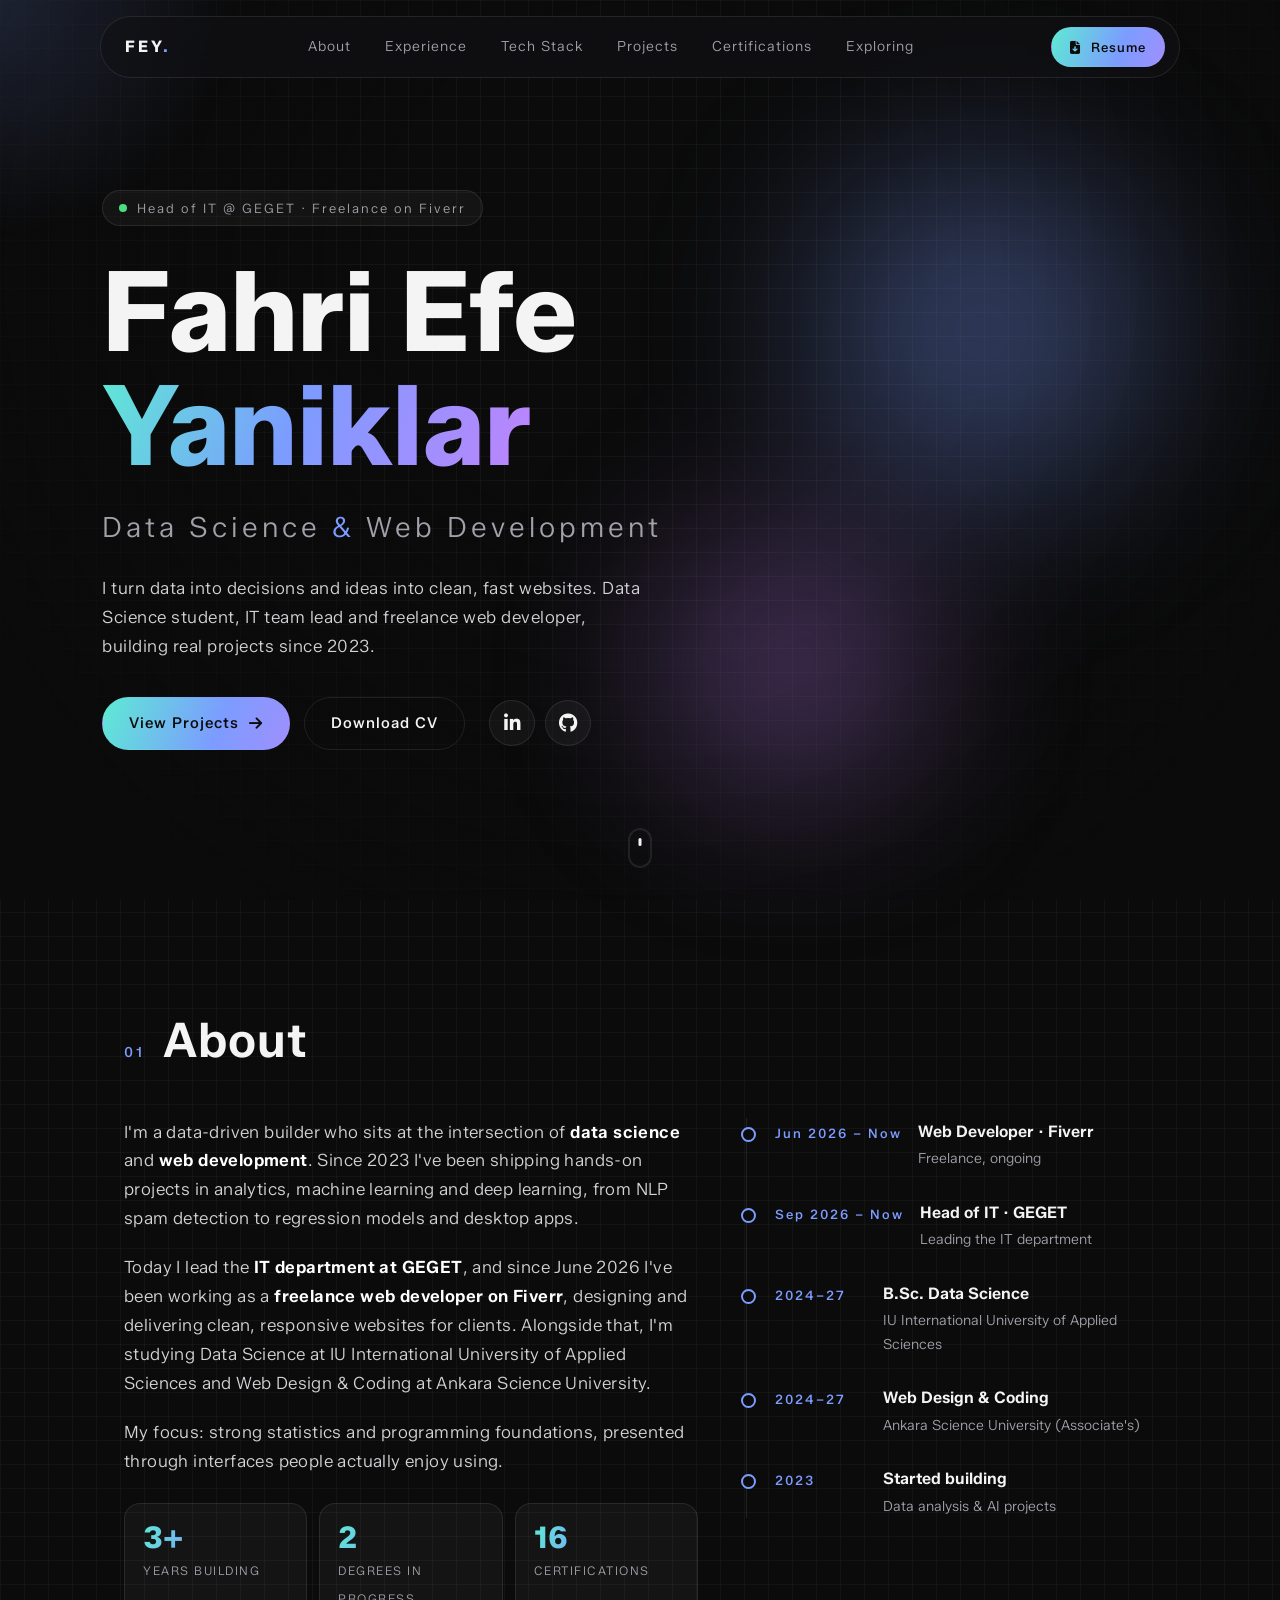
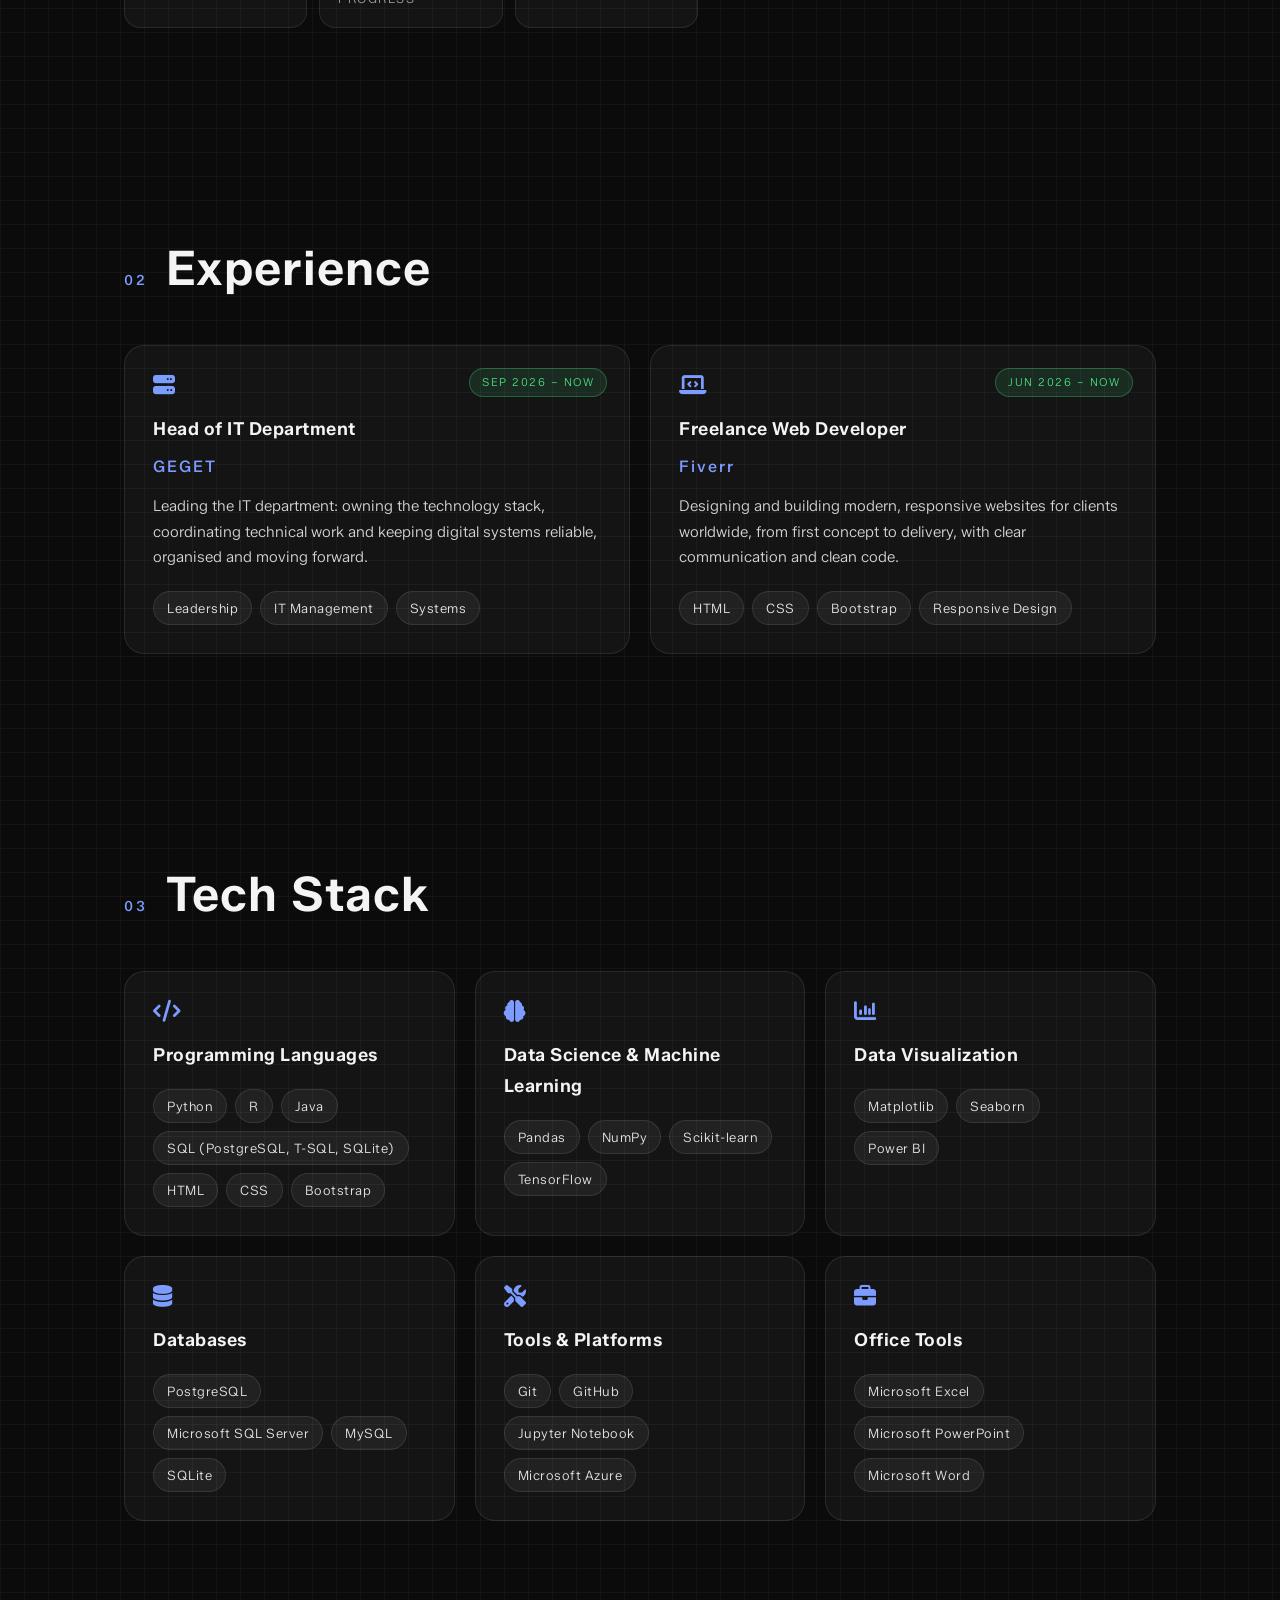
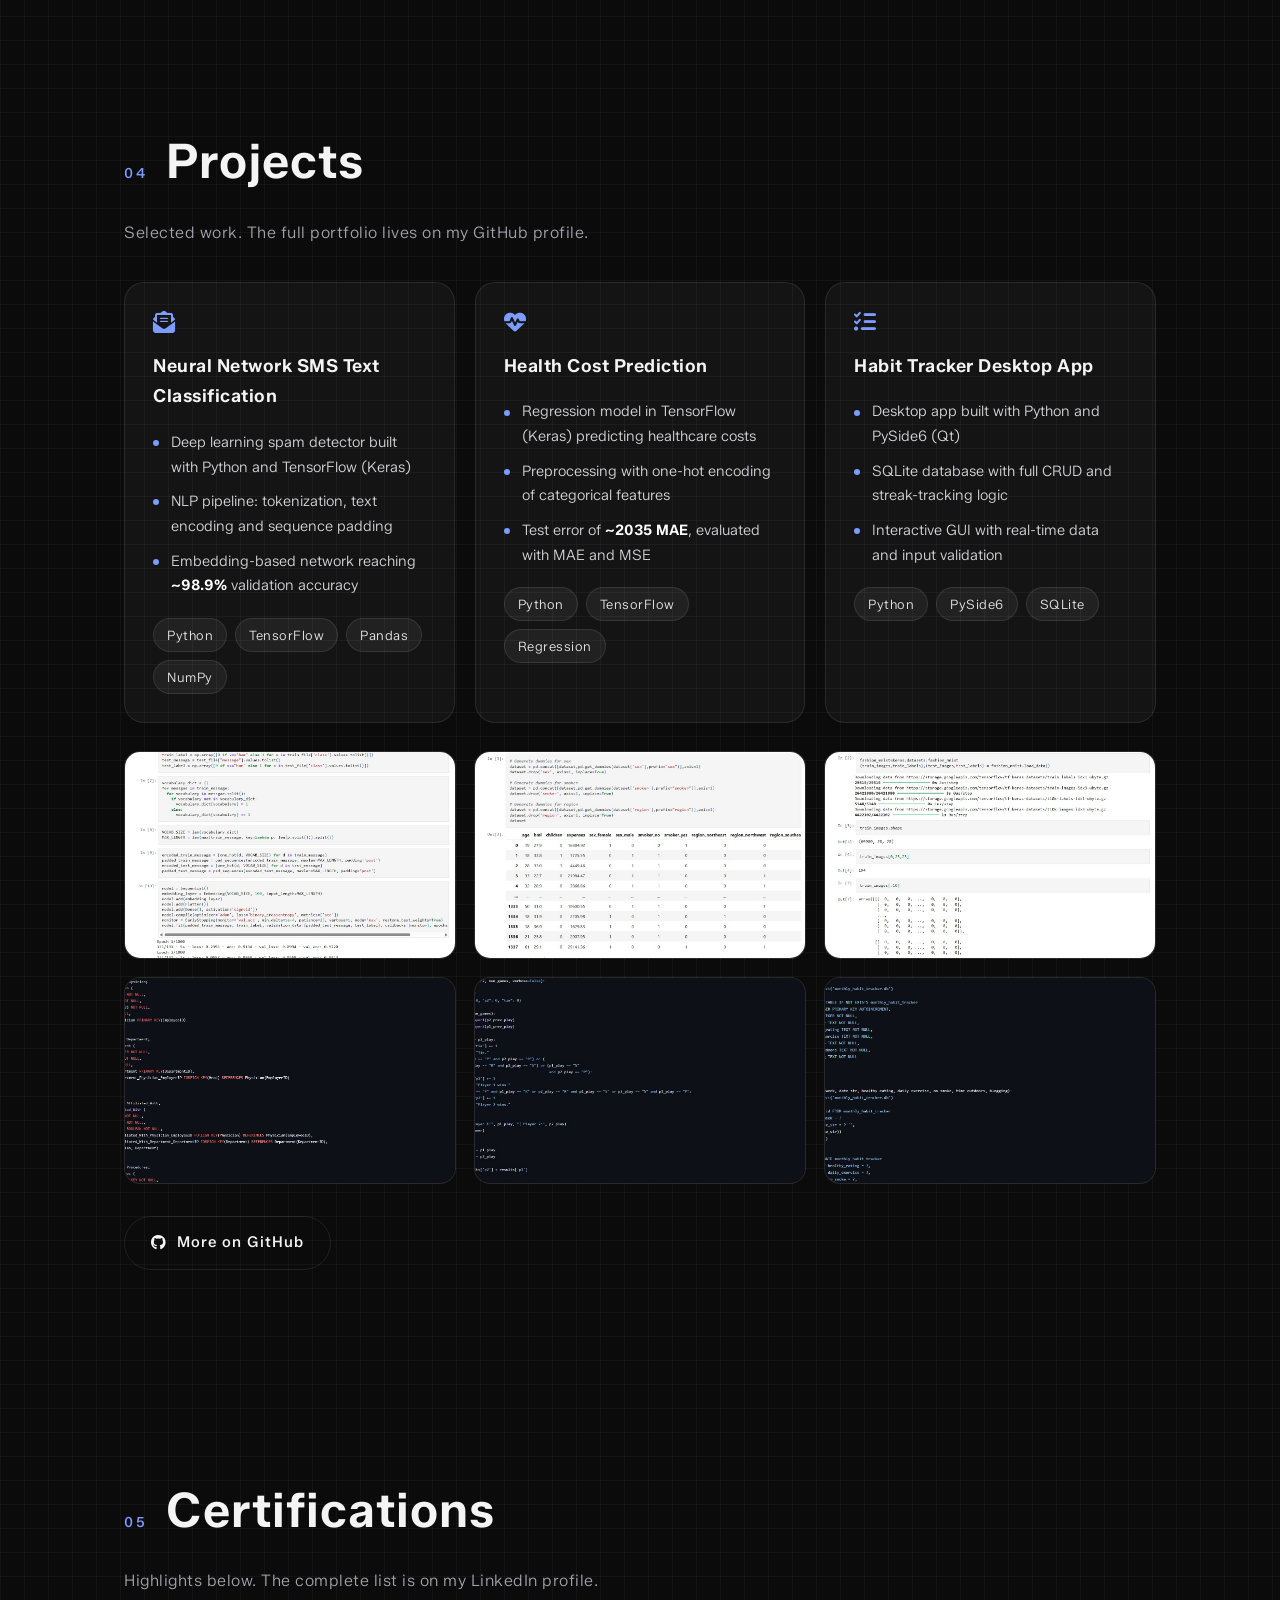
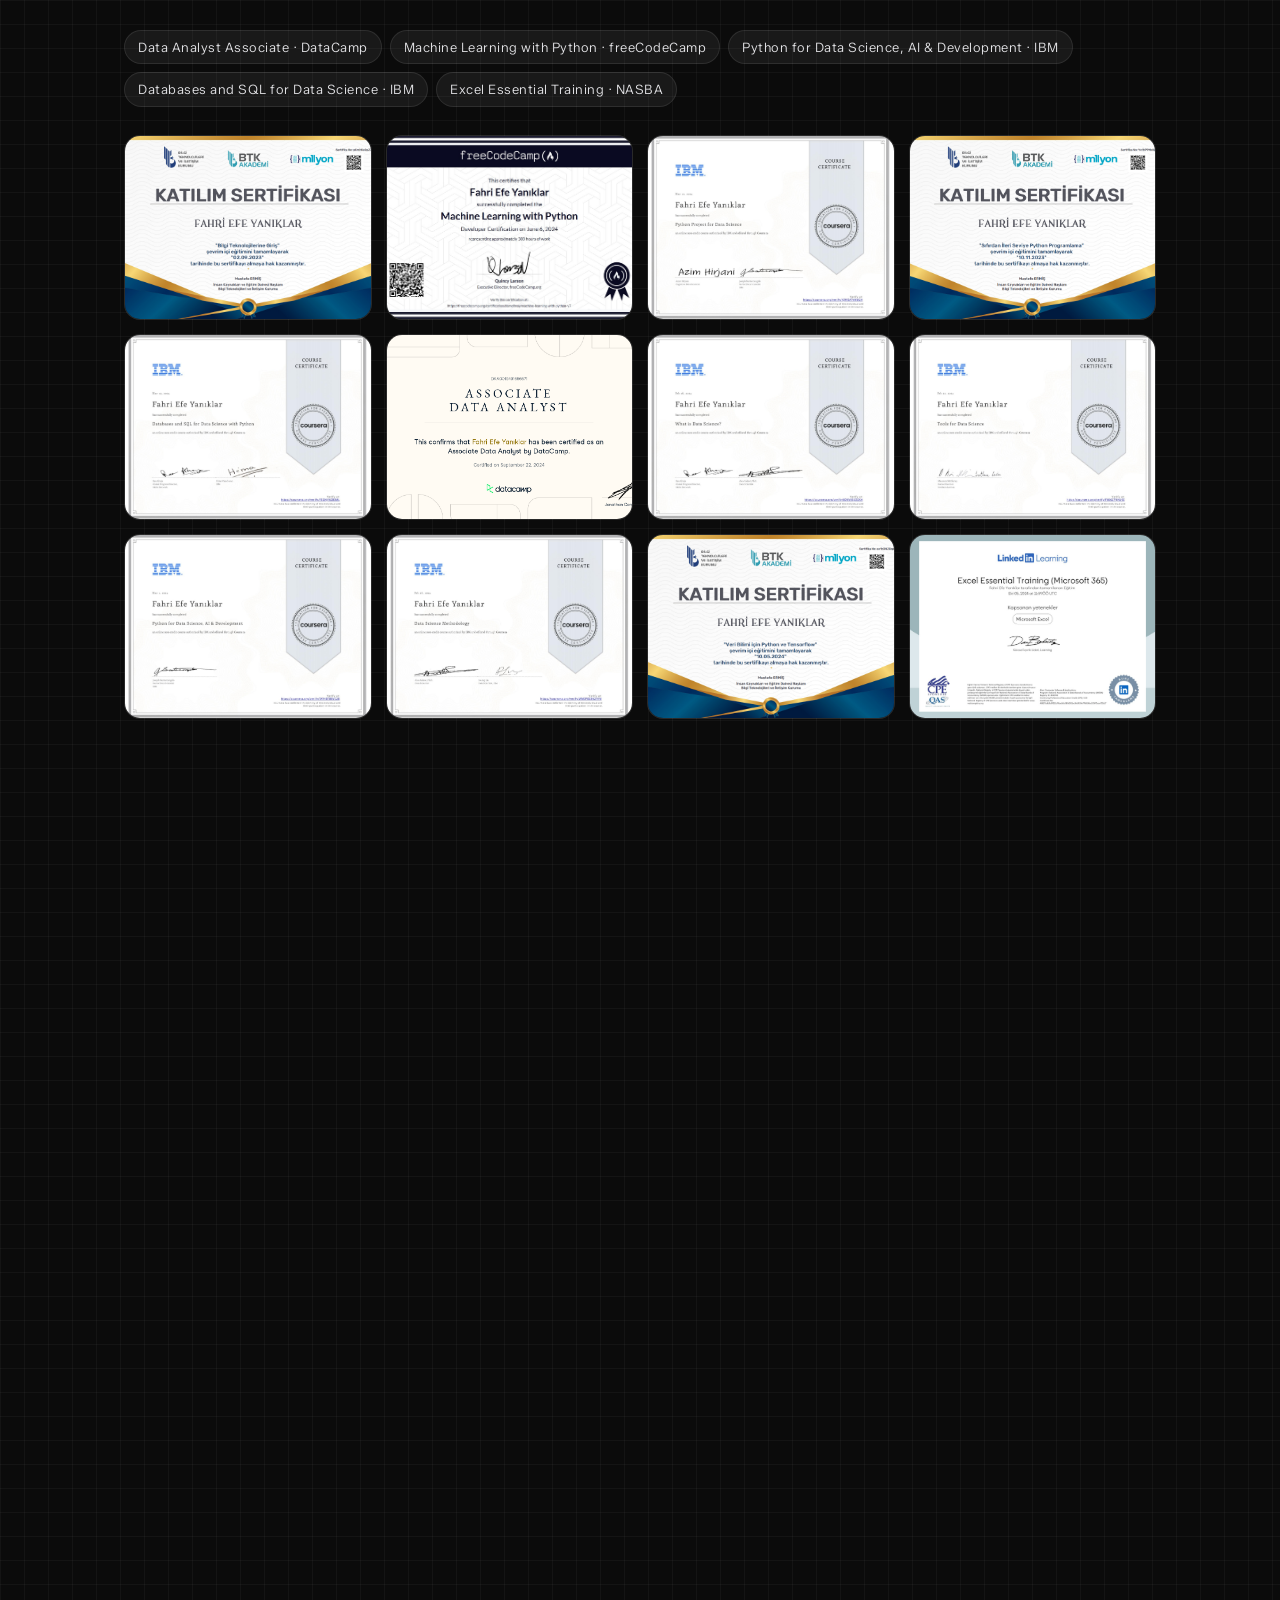
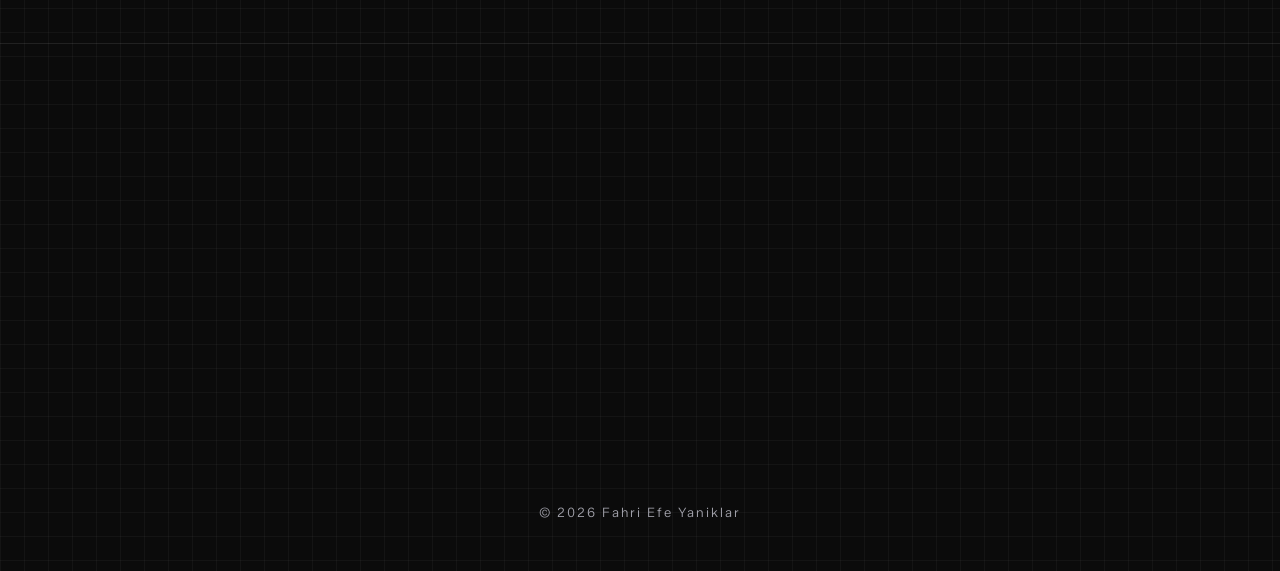
==== index.html @ d46ab084 "Add CV website" ====
<!DOCTYPE html>
<html lang="en">
<head>
    <meta charset="UTF-8">
    <meta name="viewport" content="width=device-width, initial-scale=1.0">
    <title>Fahri Efe Yaniklar — Data Science &amp; Web Developer</title>
    <meta name="description" content="Portfolio of Fahri Efe Yaniklar: Head of IT at GEGET, freelance web developer and Data Science student.">
    <link rel="icon" type="image/svg+xml" href="favicon.svg">
    <link rel="preconnect" href="https://fonts.googleapis.com">
    <link rel="preconnect" href="https://fonts.gstatic.com" crossorigin>
    <link href="https://fonts.googleapis.com/css2?family=Zalando+Sans:ital,wght@0,200..900;1,200..900&display=swap" rel="stylesheet">
    <link rel="stylesheet" href="https://cdnjs.cloudflare.com/ajax/libs/font-awesome/6.5.1/css/all.min.css" integrity="sha512-DTOQO9RWCH3ppGqcWaEA1BIZOC6xxalwEsw9c2QQeAIftl+Vegovlnee1c9QX4TctnWMn13TZye+giMm8e2LwA==" crossorigin="anonymous" referrerpolicy="no-referrer">
    <link rel="stylesheet" href="style.css">
</head>
<body>
    <div class="glow" aria-hidden="true"></div>
    <div class="progress" aria-hidden="true"></div>

    <header class="nav">
        <a href="#home" class="logo">FEY<span>.</span></a>
        <nav class="links">
            <a href="#about">About</a>
            <a href="#experience">Experience</a>
            <a href="#stack">Tech Stack</a>
            <a href="#projects">Projects</a>
            <a href="#certs">Certifications</a>
            <a href="#exploring">Exploring</a>
        </nav>
        <a class="btn btn-sm" href="assets/Fahri_Efe_Yaniklar_CV.pdf" target="_blank"><i class="fa-solid fa-file-arrow-down"></i> Resume</a>
    </header>

    <main>
        <section id="home" class="hero">
            <div class="orb orb-a" aria-hidden="true"></div>
            <div class="orb orb-b" aria-hidden="true"></div>
            <p class="eyebrow reveal"><span class="dot"></span> Head of IT @ GEGET · Freelance on Fiverr</p>
            <h1 class="reveal">Fahri Efe<br><span class="grad">Yaniklar</span></h1>
            <h2 class="reveal">Data Science <i>&amp;</i> Web Development</h2>
            <p class="lead reveal">I turn data into decisions and ideas into clean, fast websites. Data Science student, IT team lead and freelance web developer, building real projects since 2023.</p>
            <div class="cta reveal">
                <a class="btn" href="#projects">View Projects <i class="fa-solid fa-arrow-right"></i></a>
                <a class="btn btn-ghost" href="assets/Fahri_Efe_Yaniklar_CV.pdf" target="_blank">Download CV</a>
                <div class="social">
                    <a href="https://www.linkedin.com/in/fahri-efe-yaniklar-354ab6289/" target="_blank" rel="noopener" aria-label="LinkedIn"><i class="fa-brands fa-linkedin-in"></i></a>
                    <a href="https://github.com/fahriefe" target="_blank" rel="noopener" aria-label="GitHub"><i class="fa-brands fa-github"></i></a>
                </div>
            </div>
            <a href="#about" class="scroll" aria-label="Scroll down"><span></span></a>
        </section>

        <section id="about" class="section">
            <div class="sec-head reveal"><span class="num">01</span><h2>About</h2></div>
            <div class="about-grid">
                <div class="about-text reveal">
                    <p>I'm a data-driven builder who sits at the intersection of <strong>data science</strong> and <strong>web development</strong>. Since 2023 I've been shipping hands-on projects in analytics, machine learning and deep learning, from NLP spam detection to regression models and desktop apps.</p>
                    <p>Today I lead the <strong>IT department at GEGET</strong>, and since June 2026 I've been working as a <strong>freelance web developer on Fiverr</strong>, designing and delivering clean, responsive websites for clients. Alongside that, I'm studying Data Science at IU International University of Applied Sciences and Web Design &amp; Coding at Ankara Science University.</p>
                    <p>My focus: strong statistics and programming foundations, presented through interfaces people actually enjoy using.</p>
                    <div class="stats">
                        <div><b>3+</b><span>Years building</span></div>
                        <div><b>2</b><span>Degrees in progress</span></div>
                        <div><b>16</b><span>Certifications</span></div>
                    </div>
                </div>
                <div class="timeline reveal">
                    <div class="tl-item">
                        <span class="tl-year">Jun 2026 – Now</span>
                        <div><h4>Web Developer · Fiverr</h4><p>Freelance, ongoing</p></div>
                    </div>
                    <div class="tl-item">
                        <span class="tl-year">Sep 2026 – Now</span>
                        <div><h4>Head of IT · GEGET</h4><p>Leading the IT department</p></div>
                    </div>
                    <div class="tl-item">
                        <span class="tl-year">2024–27</span>
                        <div><h4>B.Sc. Data Science</h4><p>IU International University of Applied Sciences</p></div>
                    </div>
                    <div class="tl-item">
                        <span class="tl-year">2024–27</span>
                        <div><h4>Web Design &amp; Coding</h4><p>Ankara Science University (Associate's)</p></div>
                    </div>
                    <div class="tl-item">
                        <span class="tl-year">2023</span>
                        <div><h4>Started building</h4><p>Data analysis &amp; AI projects</p></div>
                    </div>
                </div>
            </div>
        </section>

        <section id="experience" class="section">
            <div class="sec-head reveal"><span class="num">02</span><h2>Experience</h2></div>
            <div class="cards two">
                <article class="card job reveal">
                    <span class="badge">Sep 2026 – Now</span>
                    <i class="fa-solid fa-server"></i>
                    <h3>Head of IT Department</h3>
                    <p class="org">GEGET</p>
                    <p>Leading the IT department: owning the technology stack, coordinating technical work and keeping digital systems reliable, organised and moving forward.</p>
                    <ul class="chips"><li>Leadership</li><li>IT Management</li><li>Systems</li></ul>
                </article>
                <article class="card job reveal">
                    <span class="badge">Jun 2026 – Now</span>
                    <i class="fa-solid fa-laptop-code"></i>
                    <h3>Freelance Web Developer</h3>
                    <p class="org">Fiverr</p>
                    <p>Designing and building modern, responsive websites for clients worldwide, from first concept to delivery, with clear communication and clean code.</p>
                    <ul class="chips"><li>HTML</li><li>CSS</li><li>Bootstrap</li><li>Responsive Design</li></ul>
                </article>
            </div>
        </section>

        <section id="stack" class="section">
            <div class="sec-head reveal"><span class="num">03</span><h2>Tech Stack</h2></div>
            <div class="cards">
                <article class="card reveal">
                    <i class="fa-solid fa-code"></i>
                    <h3>Programming Languages</h3>
                    <ul class="chips"><li>Python</li><li>R</li><li>Java</li><li>SQL (PostgreSQL, T-SQL, SQLite)</li><li>HTML</li><li>CSS</li><li>Bootstrap</li></ul>
                </article>
                <article class="card reveal">
                    <i class="fa-solid fa-brain"></i>
                    <h3>Data Science &amp; Machine Learning</h3>
                    <ul class="chips"><li>Pandas</li><li>NumPy</li><li>Scikit-learn</li><li>TensorFlow</li></ul>
                </article>
                <article class="card reveal">
                    <i class="fa-solid fa-chart-column"></i>
                    <h3>Data Visualization</h3>
                    <ul class="chips"><li>Matplotlib</li><li>Seaborn</li><li>Power BI</li></ul>
                </article>
                <article class="card reveal">
                    <i class="fa-solid fa-database"></i>
                    <h3>Databases</h3>
                    <ul class="chips"><li>PostgreSQL</li><li>Microsoft SQL Server</li><li>MySQL</li><li>SQLite</li></ul>
                </article>
                <article class="card reveal">
                    <i class="fa-solid fa-screwdriver-wrench"></i>
                    <h3>Tools &amp; Platforms</h3>
                    <ul class="chips"><li>Git</li><li>GitHub</li><li>Jupyter Notebook</li><li>Microsoft Azure</li></ul>
                </article>
                <article class="card reveal">
                    <i class="fa-solid fa-briefcase"></i>
                    <h3>Office Tools</h3>
                    <ul class="chips"><li>Microsoft Excel</li><li>Microsoft PowerPoint</li><li>Microsoft Word</li></ul>
                </article>
            </div>
        </section>

        <section id="projects" class="section">
            <div class="sec-head reveal"><span class="num">04</span><h2>Projects</h2></div>
            <p class="sec-sub reveal">Selected work. The full portfolio lives on my GitHub profile.</p>
            <div class="cards proj">
                <article class="card reveal">
                    <i class="fa-solid fa-envelope-open-text"></i>
                    <h3>Neural Network SMS Text Classification</h3>
                    <ul class="points">
                        <li>Deep learning spam detector built with Python and TensorFlow (Keras)</li>
                        <li>NLP pipeline: tokenization, text encoding and sequence padding</li>
                        <li>Embedding-based network reaching <b>~98.9%</b> validation accuracy</li>
                    </ul>
                    <ul class="chips"><li>Python</li><li>TensorFlow</li><li>Pandas</li><li>NumPy</li></ul>
                </article>
                <article class="card reveal">
                    <i class="fa-solid fa-heart-pulse"></i>
                    <h3>Health Cost Prediction</h3>
                    <ul class="points">
                        <li>Regression model in TensorFlow (Keras) predicting healthcare costs</li>
                        <li>Preprocessing with one-hot encoding of categorical features</li>
                        <li>Test error of <b>~2035 MAE</b>, evaluated with MAE and MSE</li>
                    </ul>
                    <ul class="chips"><li>Python</li><li>TensorFlow</li><li>Regression</li></ul>
                </article>
                <article class="card reveal">
                    <i class="fa-solid fa-list-check"></i>
                    <h3>Habit Tracker Desktop App</h3>
                    <ul class="points">
                        <li>Desktop app built with Python and PySide6 (Qt)</li>
                        <li>SQLite database with full CRUD and streak-tracking logic</li>
                        <li>Interactive GUI with real-time data and input validation</li>
                    </ul>
                    <ul class="chips"><li>Python</li><li>PySide6</li><li>SQLite</li></ul>
                </article>
            </div>
            <div class="gallery">
                <figure class="shot reveal"><img loading="lazy" src="assets/projects/proj01.jpg" alt="Project screenshot 1"></figure>
                <figure class="shot reveal"><img loading="lazy" src="assets/projects/proj02.jpg" alt="Project screenshot 2"></figure>
                <figure class="shot reveal"><img loading="lazy" src="assets/projects/proj03.jpg" alt="Project screenshot 3"></figure>
                <figure class="shot reveal"><img loading="lazy" src="assets/projects/proj04.jpg" alt="Project screenshot 4"></figure>
                <figure class="shot reveal"><img loading="lazy" src="assets/projects/proj05.jpg" alt="Project screenshot 5"></figure>
                <figure class="shot reveal"><img loading="lazy" src="assets/projects/proj06.jpg" alt="Project screenshot 6"></figure>
            </div>
            <a class="btn btn-ghost reveal" href="https://github.com/fahriefe" target="_blank" rel="noopener"><i class="fa-brands fa-github"></i> More on GitHub</a>
        </section>

        <section id="certs" class="section">
            <div class="sec-head reveal"><span class="num">05</span><h2>Certifications</h2></div>
            <p class="sec-sub reveal">Highlights below. The complete list is on my LinkedIn profile.</p>
            <ul class="chips cert-list reveal">
                <li>Data Analyst Associate · DataCamp</li>
                <li>Machine Learning with Python · freeCodeCamp</li>
                <li>Python for Data Science, AI &amp; Development · IBM</li>
                <li>Databases and SQL for Data Science · IBM</li>
                <li>Excel Essential Training · NASBA</li>
            </ul>
            <div class="gallery certs">
                <figure class="shot reveal"><img loading="lazy" src="assets/certs/cert01.png" alt="Certificate 1"></figure>
                <figure class="shot reveal"><img loading="lazy" src="assets/certs/cert02.jpg" alt="Certificate 2"></figure>
                <figure class="shot reveal"><img loading="lazy" src="assets/certs/cert03.jpeg" alt="Certificate 3"></figure>
                <figure class="shot reveal"><img loading="lazy" src="assets/certs/cert04.png" alt="Certificate 4"></figure>
                <figure class="shot reveal"><img loading="lazy" src="assets/certs/cert05.jpeg" alt="Certificate 5"></figure>
                <figure class="shot reveal"><img loading="lazy" src="assets/certs/cert06.png" alt="Certificate 6"></figure>
                <figure class="shot reveal"><img loading="lazy" src="assets/certs/cert07.jpeg" alt="Certificate 7"></figure>
                <figure class="shot reveal"><img loading="lazy" src="assets/certs/cert08.jpeg" alt="Certificate 8"></figure>
                <figure class="shot reveal"><img loading="lazy" src="assets/certs/cert09.jpeg" alt="Certificate 9"></figure>
                <figure class="shot reveal"><img loading="lazy" src="assets/certs/cert10.jpeg" alt="Certificate 10"></figure>
                <figure class="shot reveal"><img loading="lazy" src="assets/certs/cert11.png" alt="Certificate 11"></figure>
                <figure class="shot reveal"><img loading="lazy" src="assets/certs/cert12.jpg" alt="Certificate 12"></figure>
                <figure class="shot reveal"><img loading="lazy" src="assets/certs/cert13.jpg" alt="Certificate 13"></figure>
                <figure class="shot reveal"><img loading="lazy" src="assets/certs/cert14.jpg" alt="Certificate 14"></figure>
                <figure class="shot reveal"><img loading="lazy" src="assets/certs/cert15.jpg" alt="Certificate 15"></figure>
                <figure class="shot reveal"><img loading="lazy" src="assets/certs/cert16.jpg" alt="Certificate 16"></figure>
            </div>
        </section>

        <section id="exploring" class="section">
            <div class="sec-head reveal"><span class="num">06</span><h2>Currently Exploring</h2></div>
            <div class="explore reveal">
                <div class="tags"><span>Java</span><span>IBM SPSS</span><span>PyTorch</span><span>Statistics</span></div>
                <p>I keep sharpening the fundamentals behind the tools: deepening my Java, picking up IBM SPSS and PyTorch, and strengthening statistics and analytical thinking. Every new skill gets tested on a real project, so what I learn turns into models, dashboards and websites that work.</p>
            </div>
        </section>
    </main>

    <footer class="footer">
        <h2 class="reveal">Let's build something <span class="grad">together.</span></h2>
        <p class="reveal footer-sub">Open to freelance projects, collaborations and internships.</p>
        <a class="btn reveal" id="mail" href="#" data-u="fahriefeyaniklarr" data-d="gmail.com"><i class="fa-solid fa-envelope"></i> <span>Email me</span></a>
        <div class="social big reveal" style="margin-top:32px">
            <a href="https://www.linkedin.com/in/fahri-efe-yaniklar-354ab6289/" target="_blank" rel="noopener" aria-label="LinkedIn"><i class="fa-brands fa-linkedin-in"></i></a>
            <a href="https://github.com/fahriefe" target="_blank" rel="noopener" aria-label="GitHub"><i class="fa-brands fa-github"></i></a>
            <a href="assets/Fahri_Efe_Yaniklar_CV.pdf" target="_blank" aria-label="Resume"><i class="fa-solid fa-file-pdf"></i></a>
        </div>
        <p class="copy">© <span id="year"></span> Fahri Efe Yaniklar</p>
    </footer>

    <div class="lightbox" id="lightbox" aria-hidden="true"><img alt=""><button aria-label="Close">&times;</button></div>
    <script src="script.js"></script>
</body>
</html>
---- style.css ----
:root{
    --bg:#0b0b0b;
    --surface:rgba(255,255,255,.04);
    --border:rgba(255,255,255,.09);
    --text:#f4f4f5;
    --muted:#a1a1aa;
    --a1:#7c9cff;
    --a2:#c084fc;
    --a3:#5eead4;
    --grad:linear-gradient(110deg,var(--a3),var(--a1) 45%,var(--a2));
    --radius:20px;
}
*{box-sizing:border-box}
html{scroll-behavior:smooth;scroll-padding-top:90px}
body{
    margin:0;
    font-family:"Zalando Sans",system-ui,sans-serif;
    font-weight:300;
    color:var(--text);
    background-color:var(--bg);
    background-image:
        linear-gradient(90deg,rgba(255,255,255,.035) 1px,transparent 1px),
        linear-gradient(rgba(255,255,255,.035) 1px,transparent 1px);
    background-size:24px 24px;
    line-height:1.7;
    overflow-x:hidden;
}
body::before{ /* vignette so the grid fades out */
    content:"";position:fixed;inset:0;pointer-events:none;z-index:0;
    background:radial-gradient(ellipse at 50% 30%,transparent 30%,var(--bg) 85%);
}
a{color:inherit;text-decoration:none}
img{max-width:100%;display:block}
main,.footer,.nav{position:relative;z-index:1}

.glow{
    position:fixed;width:520px;height:520px;border-radius:50%;
    left:0;top:0;pointer-events:none;z-index:0;
    background:radial-gradient(circle,rgba(124,156,255,.16),transparent 65%);
    transform:translate(-50%,-50%);
    transition:opacity .3s;
}
.progress{position:fixed;top:0;left:0;height:2px;width:0;background:var(--grad);z-index:100}

/* NAV */
.nav{
    position:fixed;top:16px;left:50%;transform:translateX(-50%);
    width:min(1080px,calc(100% - 32px));
    display:flex;align-items:center;justify-content:space-between;gap:16px;
    padding:10px 14px 10px 24px;
    background:rgba(18,18,20,.6);
    backdrop-filter:blur(16px);-webkit-backdrop-filter:blur(16px);
    border:1px solid var(--border);border-radius:999px;
    z-index:50;
}
.logo{font-weight:700;letter-spacing:3px}
.logo span{color:var(--a1)}
.links{display:flex;gap:6px}
.links a{
    padding:7px 14px;border-radius:999px;font-size:14px;letter-spacing:1px;color:var(--muted);
    transition:.25s;
}
.links a:hover,.links a.active{color:#fff;background:rgba(255,255,255,.08)}

/* BUTTONS */
.btn{
    display:inline-flex;align-items:center;gap:10px;
    padding:13px 26px;border-radius:999px;border:1px solid transparent;
    font-family:inherit;font-weight:500;font-size:15px;letter-spacing:1px;color:#0b0b0b;
    background:var(--grad);background-size:140% 100%;
    transition:.3s;cursor:pointer;
}
.btn:hover{transform:translateY(-2px);box-shadow:0 10px 30px -8px rgba(124,156,255,.6);background-position:100% 0}
.btn-sm{padding:8px 18px;font-size:13px}
.btn-ghost{background:transparent;color:var(--text);border-color:var(--border)}
.btn-ghost:hover{background:rgba(255,255,255,.07);box-shadow:none}

/* HERO */
.hero{
    min-height:100vh;display:flex;flex-direction:column;justify-content:center;
    padding:120px max(24px,8vw) 80px;position:relative;
}
.orb{position:absolute;border-radius:50%;filter:blur(90px);opacity:.35;z-index:-1;animation:float 14s ease-in-out infinite}
.orb-a{width:340px;height:340px;background:var(--a1);right:10%;top:18%}
.orb-b{width:260px;height:260px;background:var(--a2);right:28%;bottom:12%;animation-delay:-6s}
@keyframes float{50%{transform:translate(-30px,40px) scale(1.1)}}
.eyebrow{
    display:inline-flex;align-items:center;gap:10px;align-self:flex-start;
    padding:6px 16px;border:1px solid var(--border);border-radius:999px;
    background:var(--surface);font-size:13px;letter-spacing:2px;color:var(--muted);margin:0 0 28px;
}
.dot{width:8px;height:8px;border-radius:50%;background:#4ade80;box-shadow:0 0 0 0 rgba(74,222,128,.6);animation:pulse 2s infinite}
@keyframes pulse{70%{box-shadow:0 0 0 10px rgba(74,222,128,0)}100%{box-shadow:0 0 0 0 rgba(74,222,128,0)}}
.hero h1{
    font-size:clamp(46px,9vw,112px);line-height:1.02;margin:0;font-weight:700;letter-spacing:-1px;
}
.grad{background:var(--grad);-webkit-background-clip:text;background-clip:text;color:transparent}
.hero h2{
    font-weight:300;font-size:clamp(18px,2.4vw,28px);letter-spacing:4px;margin:22px 0 0;color:var(--muted);
}
.hero h2 i{color:var(--a1);font-style:normal}
.lead{max-width:540px;font-size:17px;letter-spacing:.5px;color:#d4d4d8;margin:22px 0 36px}
.cta{display:flex;flex-wrap:wrap;align-items:center;gap:14px}
.social{display:flex;gap:10px;margin-left:10px}
.social a{
    width:46px;height:46px;display:grid;place-items:center;border-radius:50%;
    border:1px solid var(--border);background:var(--surface);font-size:19px;transition:.3s;
}
.social a:hover{transform:translateY(-3px) scale(1.08);border-color:var(--a1);color:var(--a1)}
.social.big{justify-content:center;margin:0}
.social.big a{width:62px;height:62px;font-size:25px}
.scroll{position:absolute;bottom:32px;left:50%;width:24px;height:40px;border:2px solid var(--border);border-radius:14px;transform:translateX(-50%)}
.scroll span{position:absolute;left:50%;top:8px;width:3px;height:8px;border-radius:2px;background:var(--text);transform:translateX(-50%);animation:wheel 1.8s infinite}
@keyframes wheel{to{top:22px;opacity:0}}

/* SECTIONS */
.section{max-width:1080px;margin:0 auto;padding:100px 24px}
.sec-head{display:flex;align-items:baseline;gap:18px;margin-bottom:12px}
.sec-head h2{font-size:clamp(30px,5vw,48px);font-weight:600;margin:0;letter-spacing:1px}
.num{font-size:14px;letter-spacing:3px;color:var(--a1);font-weight:500}
.sec-sub{color:var(--muted);margin:0 0 36px;letter-spacing:.5px}
.section>.sec-head{margin-bottom:36px}
.sec-sub{margin-top:-20px}

/* ABOUT */
.about-grid{display:grid;grid-template-columns:1.4fr 1fr;gap:48px;align-items:start}
.about-text p{font-size:17px;letter-spacing:.4px;color:#d4d4d8;margin:0 0 20px}
.timeline{border-left:1px solid var(--border);padding-left:28px;display:grid;gap:28px}
.tl-item{position:relative;display:flex;gap:16px}
.tl-item::before{
    content:"";position:absolute;left:-34px;top:9px;width:11px;height:11px;border-radius:50%;
    background:var(--bg);border:2px solid var(--a1);
}
.tl-year{min-width:92px;font-size:13px;letter-spacing:2px;color:var(--a1);padding-top:4px;font-weight:500}
.tl-item h4{margin:0;font-weight:600;font-size:16px}
.tl-item p{margin:2px 0 0;font-size:14px;color:var(--muted)}

/* CARDS */
.cards{display:grid;grid-template-columns:repeat(auto-fill,minmax(310px,1fr));gap:20px}
.card{
    position:relative;padding:28px;border-radius:var(--radius);
    background:var(--surface);border:1px solid var(--border);overflow:hidden;transition:.35s;
}
.card::before{
    content:"";position:absolute;inset:0;opacity:0;transition:.35s;
    background:radial-gradient(400px circle at var(--mx,50%) var(--my,0%),rgba(124,156,255,.14),transparent 60%);
}
.card:hover{transform:translateY(-6px);border-color:rgba(124,156,255,.4)}
.card:hover::before{opacity:1}
.card>i{font-size:22px;color:var(--a1);margin-bottom:18px;display:block}
.card h3{margin:0 0 18px;font-size:18px;font-weight:600;letter-spacing:.5px;position:relative}
.chips{list-style:none;margin:0;padding:0;display:flex;flex-wrap:wrap;gap:8px;position:relative}
.chips li{
    padding:5px 13px;border-radius:999px;font-size:13px;letter-spacing:.5px;
    background:rgba(255,255,255,.06);border:1px solid var(--border);color:#e4e4e7;
}

/* GALLERY */
.gallery{display:grid;grid-template-columns:repeat(auto-fill,minmax(300px,1fr));gap:18px;margin-bottom:32px}
.certs{grid-template-columns:repeat(auto-fill,minmax(230px,1fr));gap:14px}
.shot{
    margin:0;border-radius:16px;overflow:hidden;border:1px solid var(--border);
    background:var(--surface);cursor:zoom-in;aspect-ratio:16/10;position:relative;
}
.certs .shot{aspect-ratio:4/3}
.shot img{width:100%;height:100%;object-fit:cover;transition:transform .6s cubic-bezier(.2,.8,.2,1),filter .4s}
.shot::after{
    content:"\f00e";font-family:"Font Awesome 6 Free";font-weight:900;
    position:absolute;inset:0;display:grid;place-items:center;font-size:24px;
    background:rgba(11,11,11,.5);opacity:0;transition:.3s;
}
.shot:hover img{transform:scale(1.07)}
.shot:hover::after{opacity:1}

/* EXPLORING */
.explore{
    padding:40px;border-radius:28px;border:1px solid var(--border);
    background:linear-gradient(135deg,rgba(124,156,255,.08),rgba(192,132,252,.05));
}
.explore p{margin:24px 0 0;color:#d4d4d8;font-size:17px;letter-spacing:.3px}
.tags{display:flex;flex-wrap:wrap;gap:10px}
.tags span{
    padding:8px 20px;border-radius:999px;font-weight:500;letter-spacing:1px;font-size:14px;
    background:var(--bg);border:1px solid var(--a1);color:var(--a1);
}

/* FOOTER */
.footer{text-align:center;padding:100px 24px 48px;border-top:1px solid var(--border);margin-top:40px}
.footer h2{font-size:clamp(28px,5vw,52px);font-weight:600;margin:0 0 36px}
.copy{margin:48px 0 0;color:var(--muted);font-size:13px;letter-spacing:2px}

/* LIGHTBOX */
.lightbox{
    position:fixed;inset:0;z-index:200;display:none;place-items:center;
    background:rgba(5,5,5,.9);backdrop-filter:blur(8px);padding:24px;cursor:zoom-out;
}
.lightbox.open{display:grid;animation:fade .25s}
.lightbox img{max-height:90vh;max-width:min(1200px,100%);border-radius:12px;box-shadow:0 30px 80px rgba(0,0,0,.6)}
.lightbox button{position:absolute;top:18px;right:26px;background:none;border:0;color:#fff;font-size:42px;cursor:pointer}
@keyframes fade{from{opacity:0}}

/* REVEAL */
.reveal{opacity:0;transform:translateY(28px);transition:opacity .8s cubic-bezier(.2,.8,.2,1),transform .8s cubic-bezier(.2,.8,.2,1)}
.reveal.in{opacity:1;transform:none}

/* RESPONSIVE */
@media (max-width:860px){
    .links{display:none}
    .about-grid{grid-template-columns:1fr;gap:36px}
    .orb{opacity:.2}
    .social{margin-left:0}
}
@media (max-width:520px){
    .section{padding:72px 20px}
    .explore{padding:26px}
    .cards{grid-template-columns:1fr}
}
@media (hover:none){.glow{display:none}}
@media (prefers-reduced-motion:reduce){
    *{animation:none!important;transition:none!important}
    .reveal{opacity:1;transform:none}
}

/* v2 additions */
.about-text strong{color:#fff;font-weight:600}
.stats{display:flex;gap:12px;flex-wrap:wrap;margin-top:28px}
.stats div{flex:1;min-width:110px;padding:16px 18px;border:1px solid var(--border);border-radius:16px;background:var(--surface)}
.stats b{display:block;font-size:30px;font-weight:700;background:var(--grad);-webkit-background-clip:text;background-clip:text;color:transparent;line-height:1.2}
.stats span{font-size:12px;letter-spacing:1.5px;color:var(--muted);text-transform:uppercase}
.cards.two{grid-template-columns:repeat(auto-fit,minmax(320px,1fr))}
.cards.proj{margin-bottom:28px}
.job .org{margin:-10px 0 14px;color:var(--a1);letter-spacing:2px;font-weight:500;position:relative}
.job p{position:relative}
.job>p:not(.org){color:#d4d4d8;margin:0 0 20px;font-size:15px}
.badge{position:absolute;top:22px;right:22px;padding:4px 12px;border-radius:999px;font-size:11px;letter-spacing:1.5px;text-transform:uppercase;background:rgba(74,222,128,.12);color:#4ade80;border:1px solid rgba(74,222,128,.3)}
.points{list-style:none;margin:0 0 20px;padding:0;display:grid;gap:10px;position:relative}
.points li{position:relative;padding-left:18px;font-size:14.5px;color:#d4d4d8}
.points li::before{content:"";position:absolute;left:0;top:.7em;width:6px;height:6px;border-radius:50%;background:var(--a1)}
.points b{color:#fff;font-weight:600}
.cert-list{margin-bottom:28px}
.footer-sub{color:var(--muted);margin:-18px 0 28px;letter-spacing:.5px}
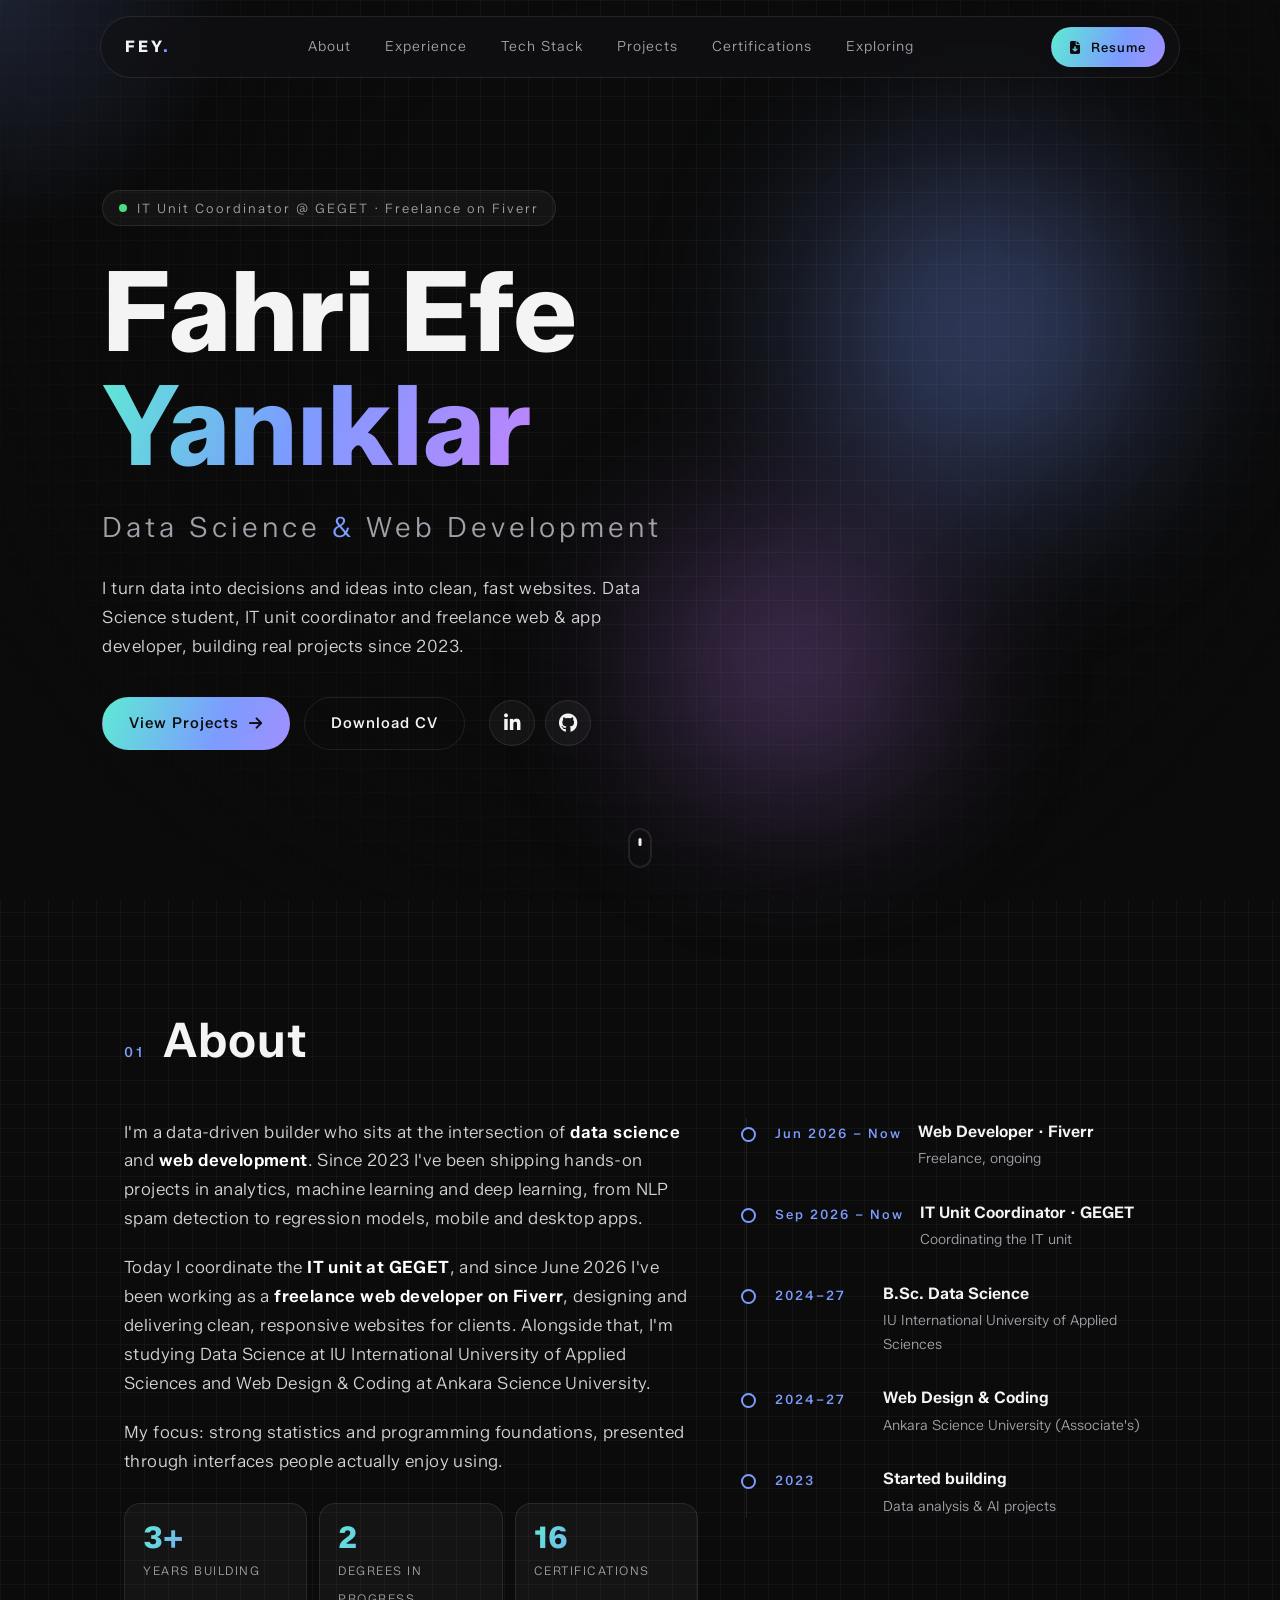
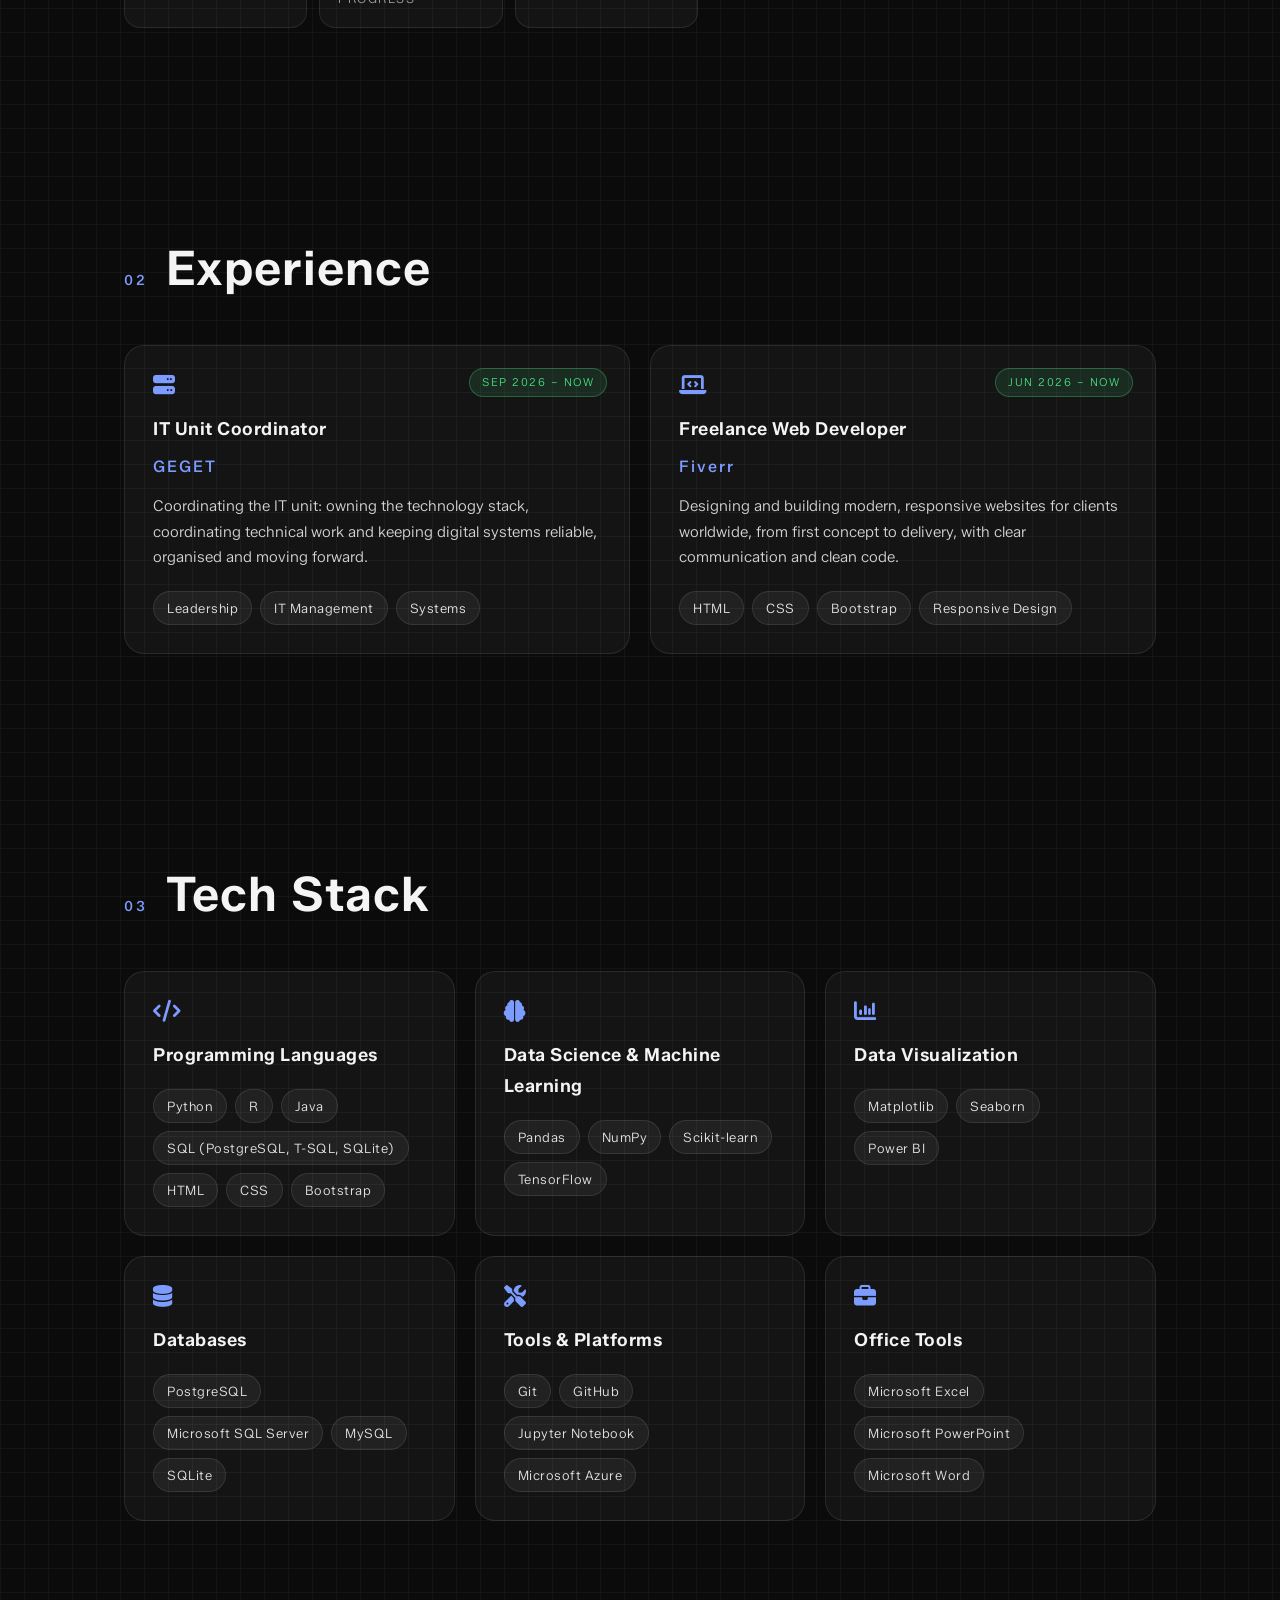
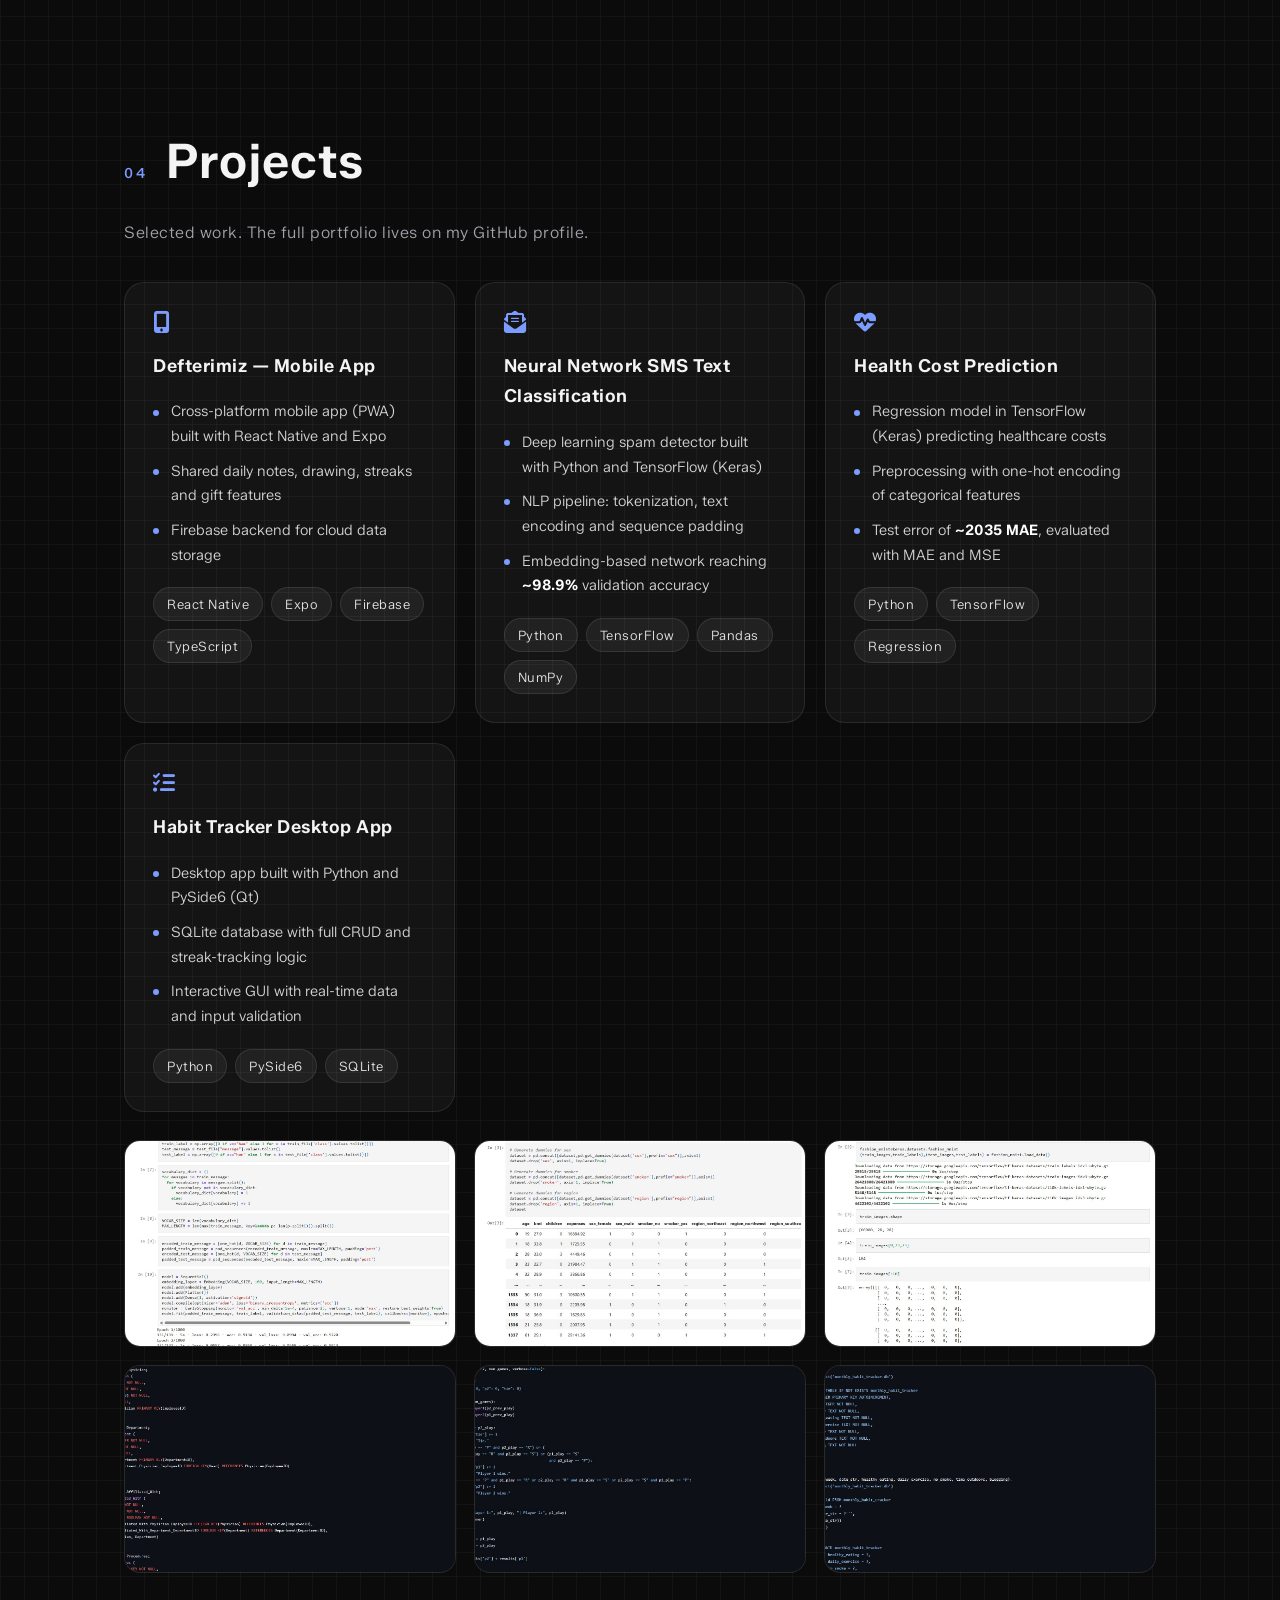
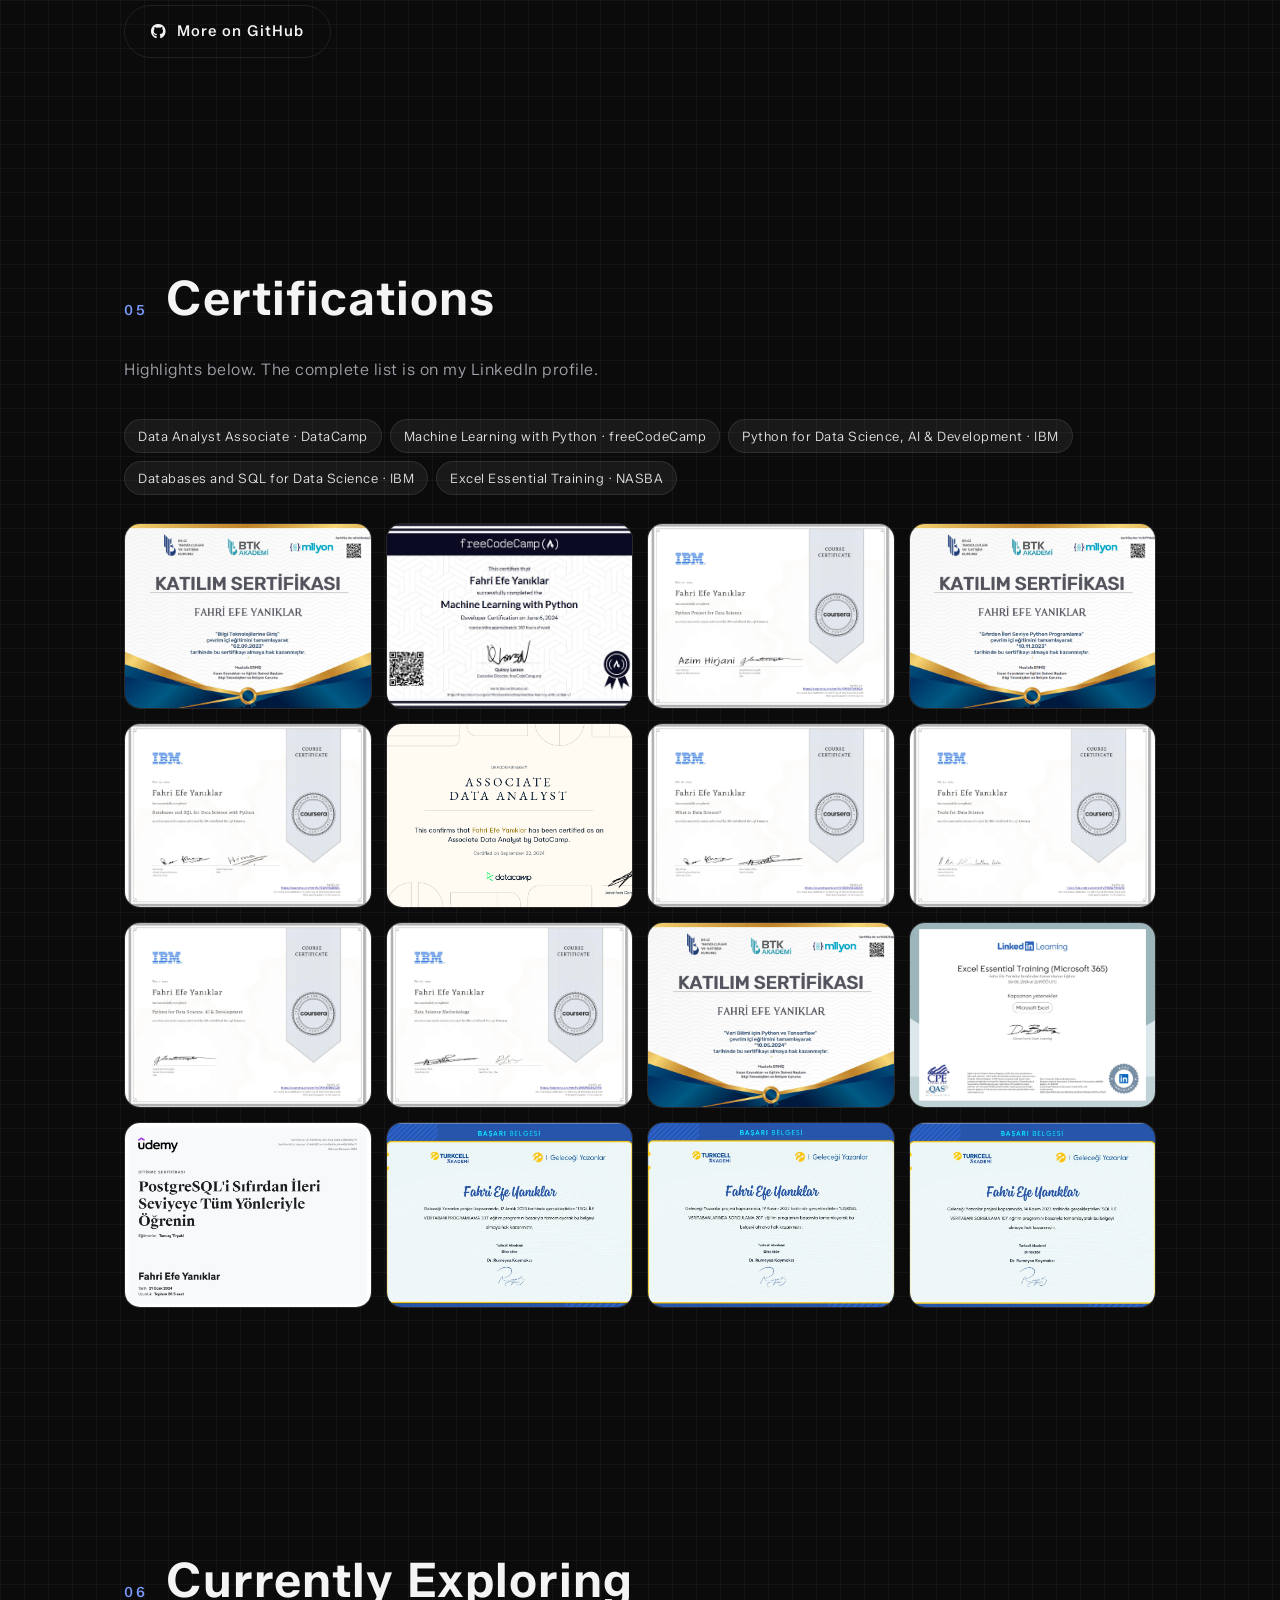
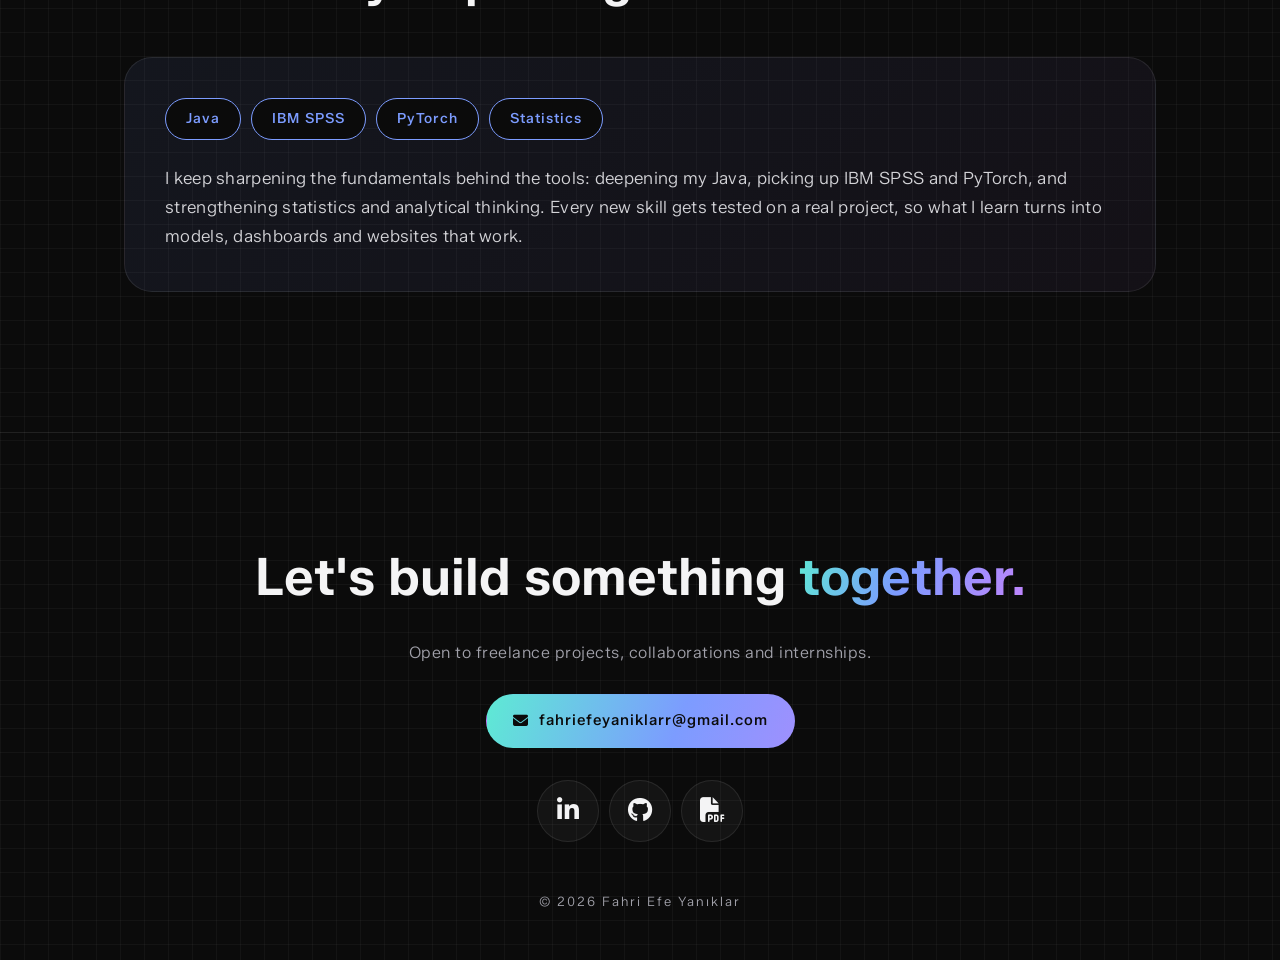
==== commit 4faac634: "Revise personal information and enhance SEO metadata Updated personal details and job title in the p" ====
--- a/index.html
+++ b/index.html
@@ -3,8 +3,26 @@
 <head>
     <meta charset="UTF-8">
     <meta name="viewport" content="width=device-width, initial-scale=1.0">
-    <title>Fahri Efe Yaniklar — Data Science &amp; Web Developer</title>
-    <meta name="description" content="Portfolio of Fahri Efe Yaniklar: Head of IT at GEGET, freelance web developer and Data Science student.">
+    <title>Fahri Efe Yanıklar — Data Science &amp; Web Developer</title>
+    <meta name="description" content="Fahri Efe Yanıklar: Data Science student at IU International University of Applied Sciences, IT Unit Coordinator at GEGET, freelance web, mobile and desktop app developer based in Ankara.">
+    <script type="application/ld+json">
+    {
+      "@context": "https://schema.org",
+      "@type": "Person",
+      "name": "Fahri Efe Yanıklar",
+      "alternateName": "Fahri Efe Yaniklar",
+      "url": "https://fahriefe.github.io/cvwebsite/",
+      "jobTitle": "IT Unit Coordinator",
+      "worksFor": {"@type": "Organization", "name": "Gençlik Gelecek ve Toplum Derneği (GEGET)"},
+      "alumniOf": [
+        {"@type": "CollegeOrUniversity", "name": "IU International University of Applied Sciences"},
+        {"@type": "CollegeOrUniversity", "name": "Ankara Bilim Üniversitesi"}
+      ],
+      "address": {"@type": "PostalAddress", "addressLocality": "Ankara", "addressCountry": "TR"},
+      "knowsAbout": ["Data Science", "Machine Learning", "Deep Learning", "Data Analysis", "SQL", "Python", "TensorFlow", "Web Development", "Mobile App Development", "Desktop App Development"],
+      "sameAs": ["https://www.linkedin.com/in/fahriefeyaniklar", "https://github.com/fahriefe"]
+    }
+    </script>
     <link rel="icon" type="image/svg+xml" href="favicon.svg">
     <link rel="preconnect" href="https://fonts.googleapis.com">
     <link rel="preconnect" href="https://fonts.gstatic.com" crossorigin>
@@ -33,15 +51,15 @@
         <section id="home" class="hero">
             <div class="orb orb-a" aria-hidden="true"></div>
             <div class="orb orb-b" aria-hidden="true"></div>
-            <p class="eyebrow reveal"><span class="dot"></span> Head of IT @ GEGET · Freelance on Fiverr</p>
-            <h1 class="reveal">Fahri Efe<br><span class="grad">Yaniklar</span></h1>
+            <p class="eyebrow reveal"><span class="dot"></span> IT Unit Coordinator @ GEGET · Freelance on Fiverr</p>
+            <h1 class="reveal">Fahri Efe<br><span class="grad">Yanıklar</span></h1>
             <h2 class="reveal">Data Science <i>&amp;</i> Web Development</h2>
-            <p class="lead reveal">I turn data into decisions and ideas into clean, fast websites. Data Science student, IT team lead and freelance web developer, building real projects since 2023.</p>
+            <p class="lead reveal">I turn data into decisions and ideas into clean, fast websites. Data Science student, IT unit coordinator and freelance web &amp; app developer, building real projects since 2023.</p>
             <div class="cta reveal">
                 <a class="btn" href="#projects">View Projects <i class="fa-solid fa-arrow-right"></i></a>
                 <a class="btn btn-ghost" href="assets/Fahri_Efe_Yaniklar_CV.pdf" target="_blank">Download CV</a>
                 <div class="social">
-                    <a href="https://www.linkedin.com/in/fahri-efe-yaniklar-354ab6289/" target="_blank" rel="noopener" aria-label="LinkedIn"><i class="fa-brands fa-linkedin-in"></i></a>
+                    <a href="https://www.linkedin.com/in/fahriefeyaniklar/" target="_blank" rel="noopener" aria-label="LinkedIn"><i class="fa-brands fa-linkedin-in"></i></a>
                     <a href="https://github.com/fahriefe" target="_blank" rel="noopener" aria-label="GitHub"><i class="fa-brands fa-github"></i></a>
                 </div>
             </div>
@@ -52,8 +70,8 @@
             <div class="sec-head reveal"><span class="num">01</span><h2>About</h2></div>
             <div class="about-grid">
                 <div class="about-text reveal">
-                    <p>I'm a data-driven builder who sits at the intersection of <strong>data science</strong> and <strong>web development</strong>. Since 2023 I've been shipping hands-on projects in analytics, machine learning and deep learning, from NLP spam detection to regression models and desktop apps.</p>
-                    <p>Today I lead the <strong>IT department at GEGET</strong>, and since June 2026 I've been working as a <strong>freelance web developer on Fiverr</strong>, designing and delivering clean, responsive websites for clients. Alongside that, I'm studying Data Science at IU International University of Applied Sciences and Web Design &amp; Coding at Ankara Science University.</p>
+                    <p>I'm a data-driven builder who sits at the intersection of <strong>data science</strong> and <strong>web development</strong>. Since 2023 I've been shipping hands-on projects in analytics, machine learning and deep learning, from NLP spam detection to regression models, mobile and desktop apps.</p>
+                    <p>Today I coordinate the <strong>IT unit at GEGET</strong>, and since June 2026 I've been working as a <strong>freelance web developer on Fiverr</strong>, designing and delivering clean, responsive websites for clients. Alongside that, I'm studying Data Science at IU International University of Applied Sciences and Web Design &amp; Coding at Ankara Science University.</p>
                     <p>My focus: strong statistics and programming foundations, presented through interfaces people actually enjoy using.</p>
                     <div class="stats">
                         <div><b>3+</b><span>Years building</span></div>
@@ -68,7 +86,7 @@
                     </div>
                     <div class="tl-item">
                         <span class="tl-year">Sep 2026 – Now</span>
-                        <div><h4>Head of IT · GEGET</h4><p>Leading the IT department</p></div>
+                        <div><h4>IT Unit Coordinator · GEGET</h4><p>Coordinating the IT unit</p></div>
                     </div>
                     <div class="tl-item">
                         <span class="tl-year">2024–27</span>
@@ -92,9 +110,9 @@
                 <article class="card job reveal">
                     <span class="badge">Sep 2026 – Now</span>
                     <i class="fa-solid fa-server"></i>
-                    <h3>Head of IT Department</h3>
+                    <h3>IT Unit Coordinator</h3>
                     <p class="org">GEGET</p>
-                    <p>Leading the IT department: owning the technology stack, coordinating technical work and keeping digital systems reliable, organised and moving forward.</p>
+                    <p>Coordinating the IT unit: owning the technology stack, coordinating technical work and keeping digital systems reliable, organised and moving forward.</p>
                     <ul class="chips"><li>Leadership</li><li>IT Management</li><li>Systems</li></ul>
                 </article>
                 <article class="card job reveal">
@@ -148,6 +166,16 @@
             <div class="sec-head reveal"><span class="num">04</span><h2>Projects</h2></div>
             <p class="sec-sub reveal">Selected work. The full portfolio lives on my GitHub profile.</p>
             <div class="cards proj">
+                <article class="card reveal">
+                    <i class="fa-solid fa-mobile-screen-button"></i>
+                    <h3>Defterimiz — Mobile App</h3>
+                    <ul class="points">
+                        <li>Cross-platform mobile app (PWA) built with React Native and Expo</li>
+                        <li>Shared daily notes, drawing, streaks and gift features</li>
+                        <li>Firebase backend for cloud data storage</li>
+                    </ul>
+                    <ul class="chips"><li>React Native</li><li>Expo</li><li>Firebase</li><li>TypeScript</li></ul>
+                </article>
                 <article class="card reveal">
                     <i class="fa-solid fa-envelope-open-text"></i>
                     <h3>Neural Network SMS Text Classification</h3>
@@ -234,11 +262,11 @@
         <p class="reveal footer-sub">Open to freelance projects, collaborations and internships.</p>
         <a class="btn reveal" id="mail" href="#" data-u="fahriefeyaniklarr" data-d="gmail.com"><i class="fa-solid fa-envelope"></i> <span>Email me</span></a>
         <div class="social big reveal" style="margin-top:32px">
-            <a href="https://www.linkedin.com/in/fahri-efe-yaniklar-354ab6289/" target="_blank" rel="noopener" aria-label="LinkedIn"><i class="fa-brands fa-linkedin-in"></i></a>
+            <a href="https://www.linkedin.com/in/fahriefeyaniklar/" target="_blank" rel="noopener" aria-label="LinkedIn"><i class="fa-brands fa-linkedin-in"></i></a>
             <a href="https://github.com/fahriefe" target="_blank" rel="noopener" aria-label="GitHub"><i class="fa-brands fa-github"></i></a>
             <a href="assets/Fahri_Efe_Yaniklar_CV.pdf" target="_blank" aria-label="Resume"><i class="fa-solid fa-file-pdf"></i></a>
         </div>
-        <p class="copy">© <span id="year"></span> Fahri Efe Yaniklar</p>
+        <p class="copy">© <span id="year"></span> Fahri Efe Yanıklar</p>
     </footer>
 
     <div class="lightbox" id="lightbox" aria-hidden="true"><img alt=""><button aria-label="Close">&times;</button></div>
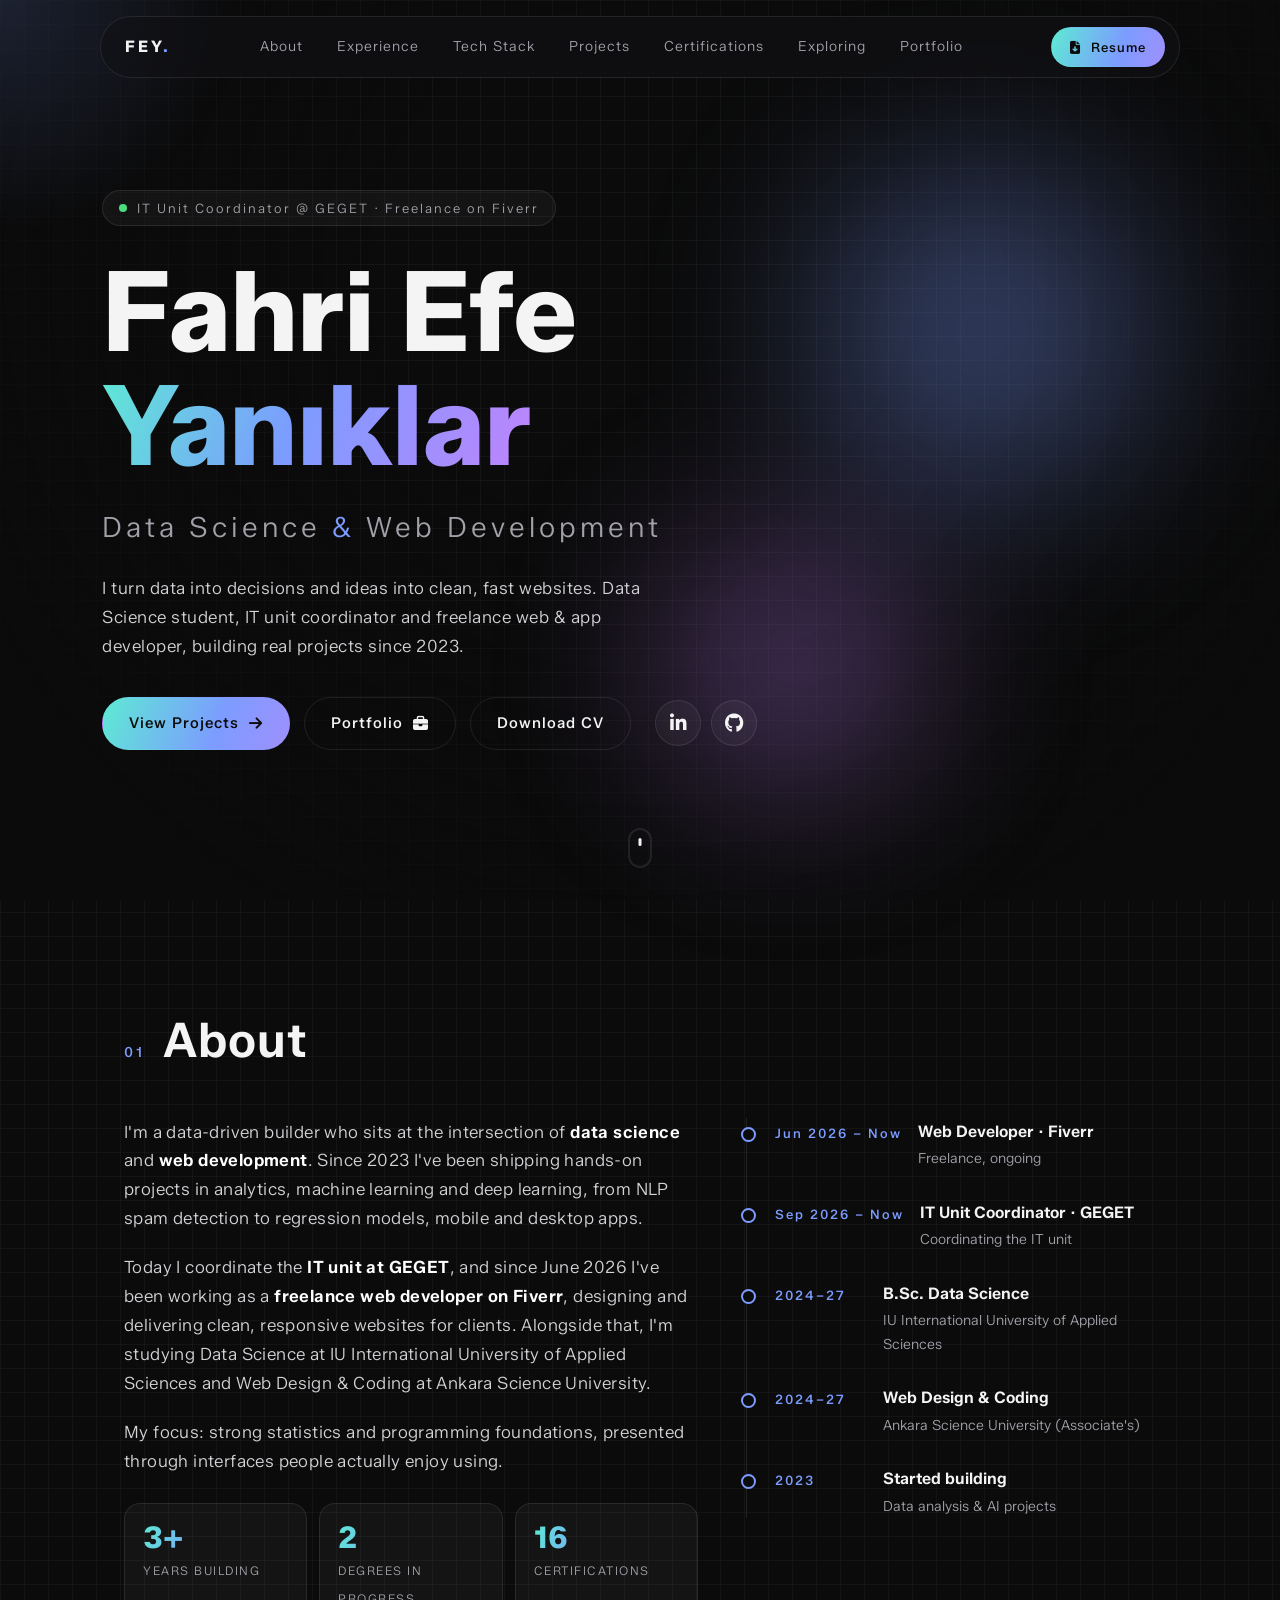
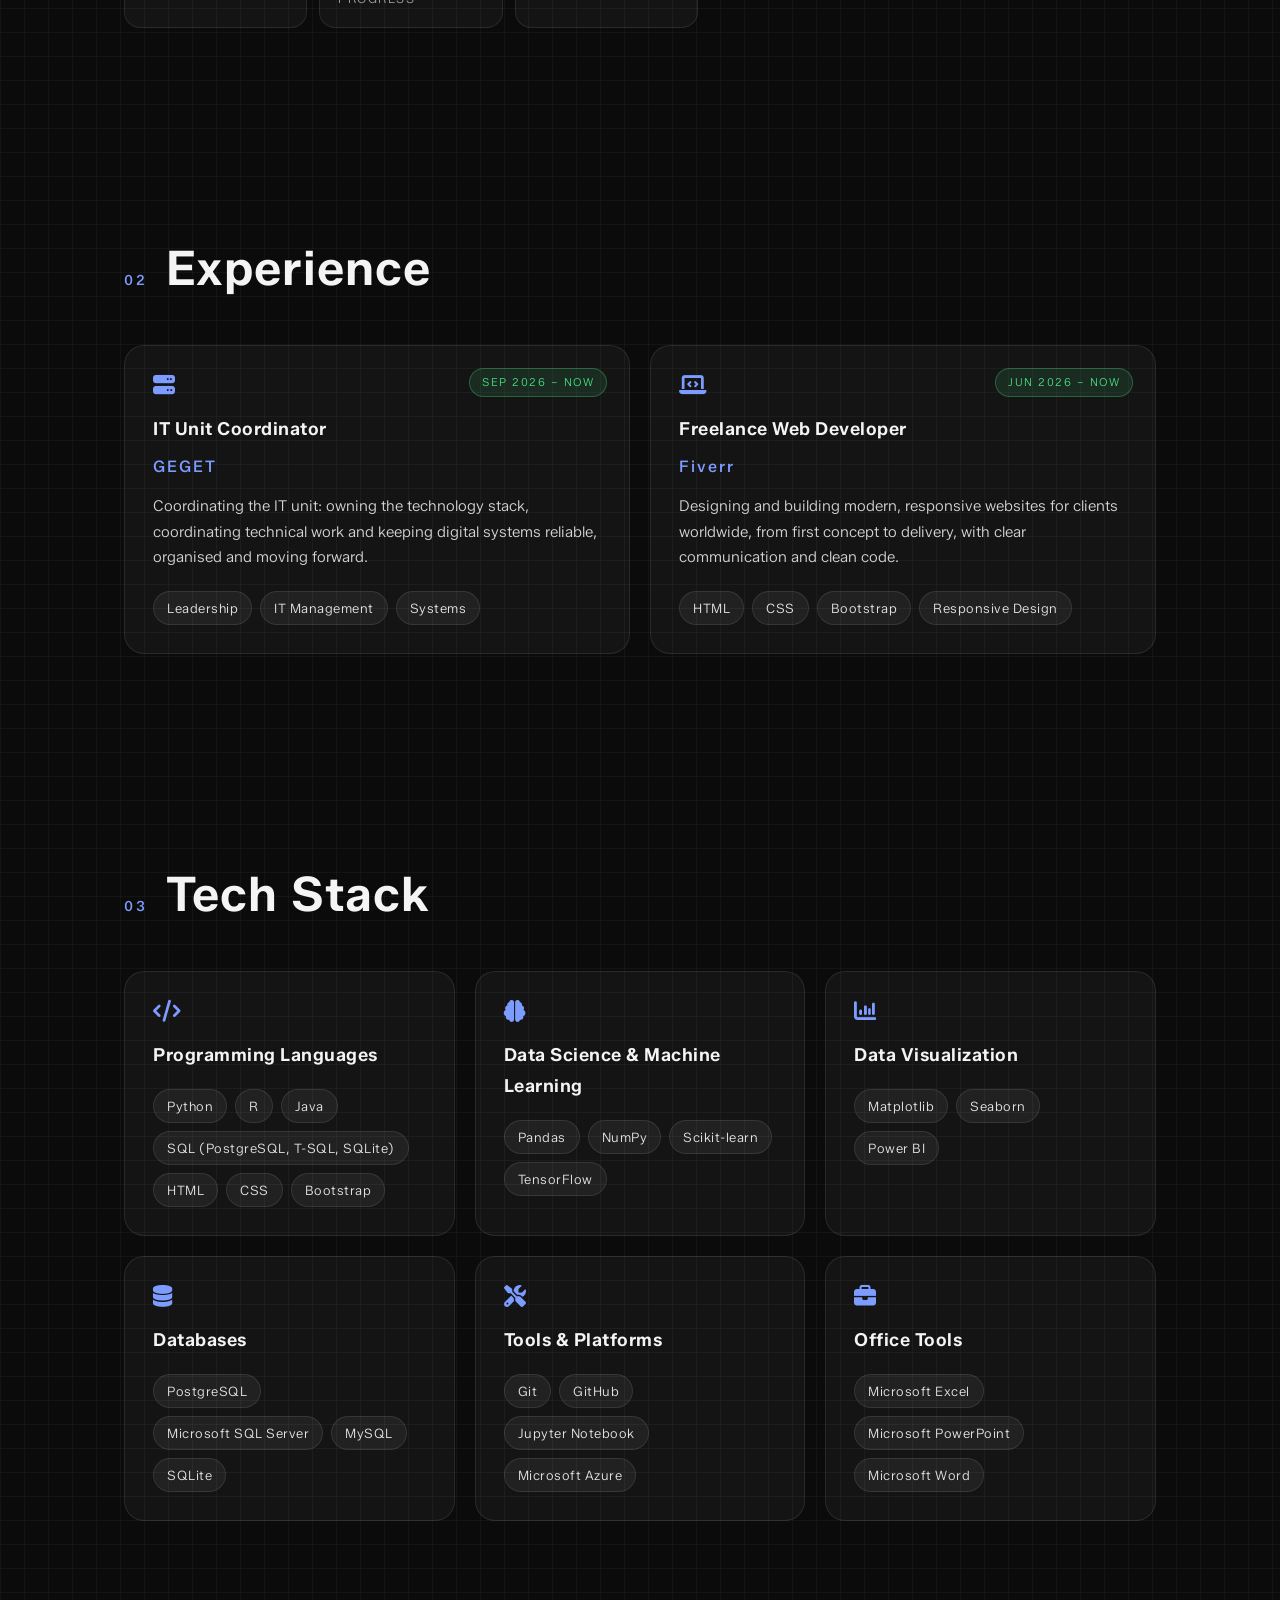
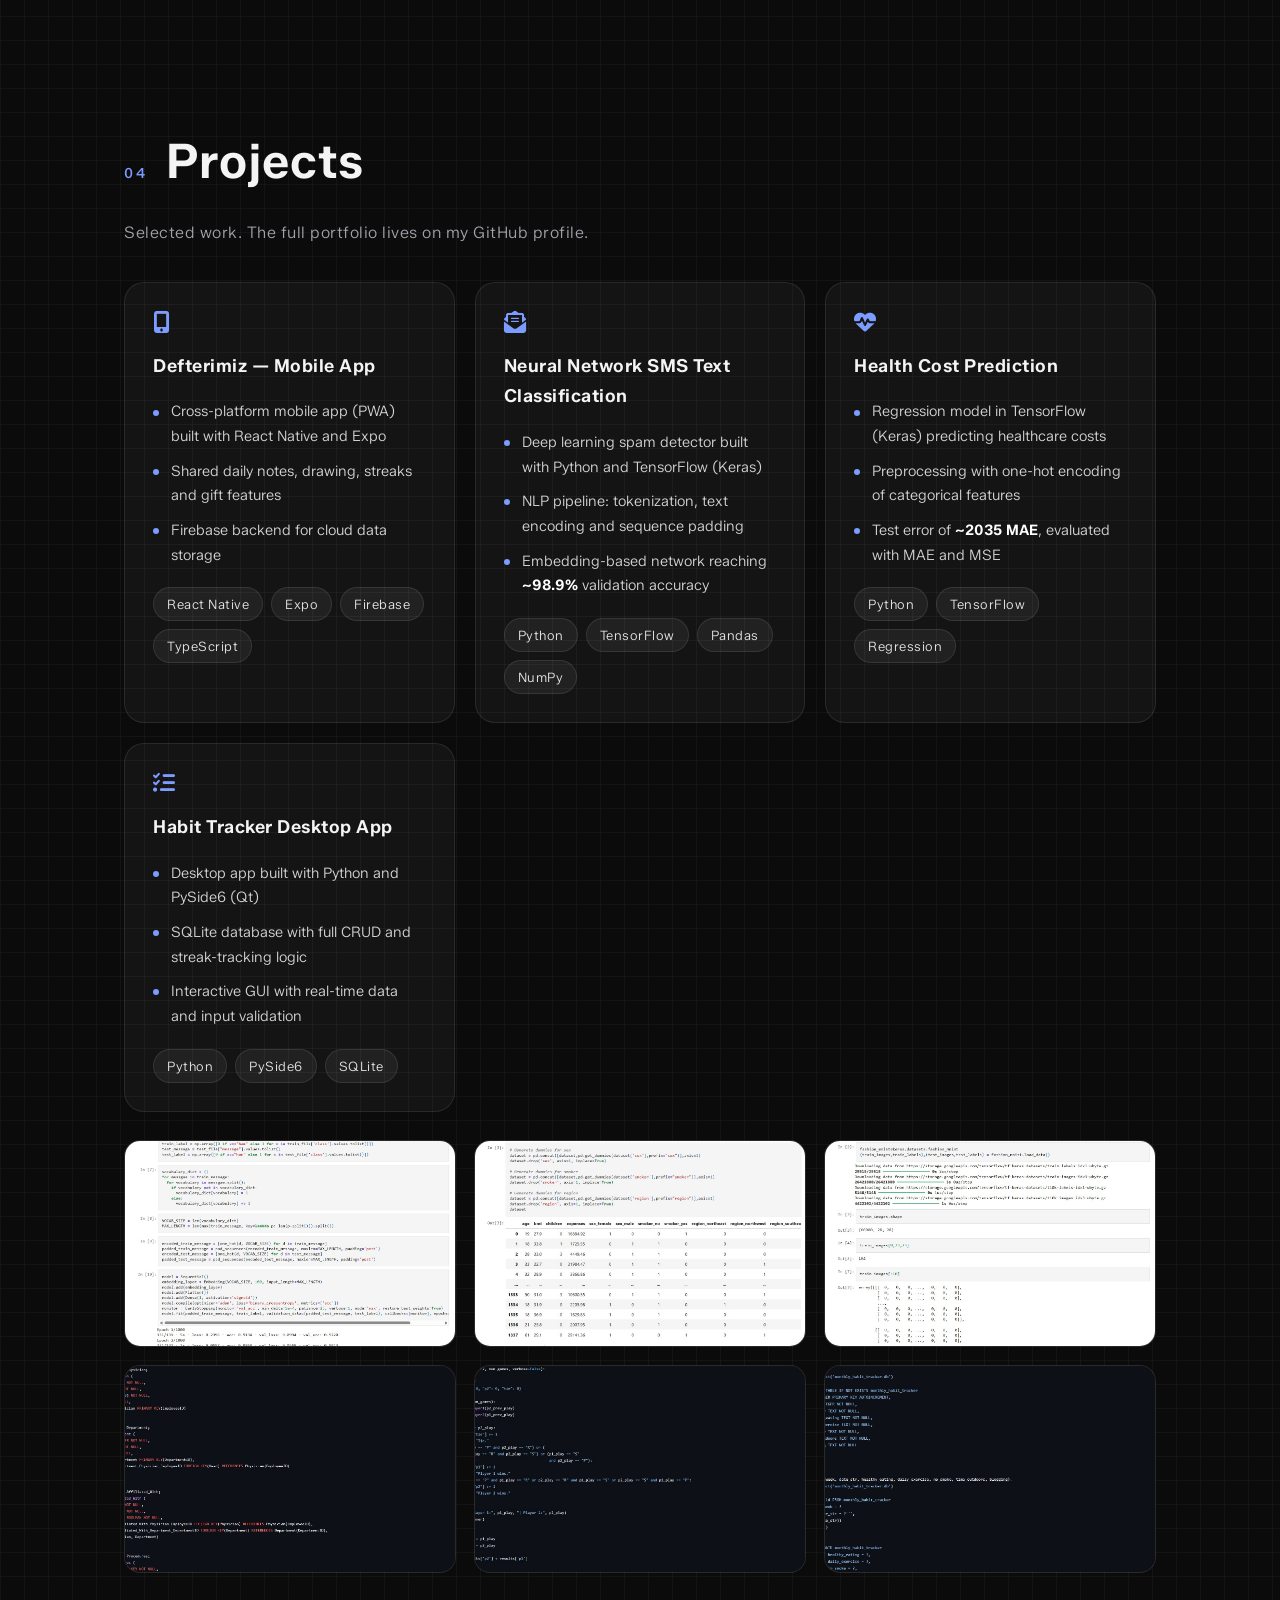
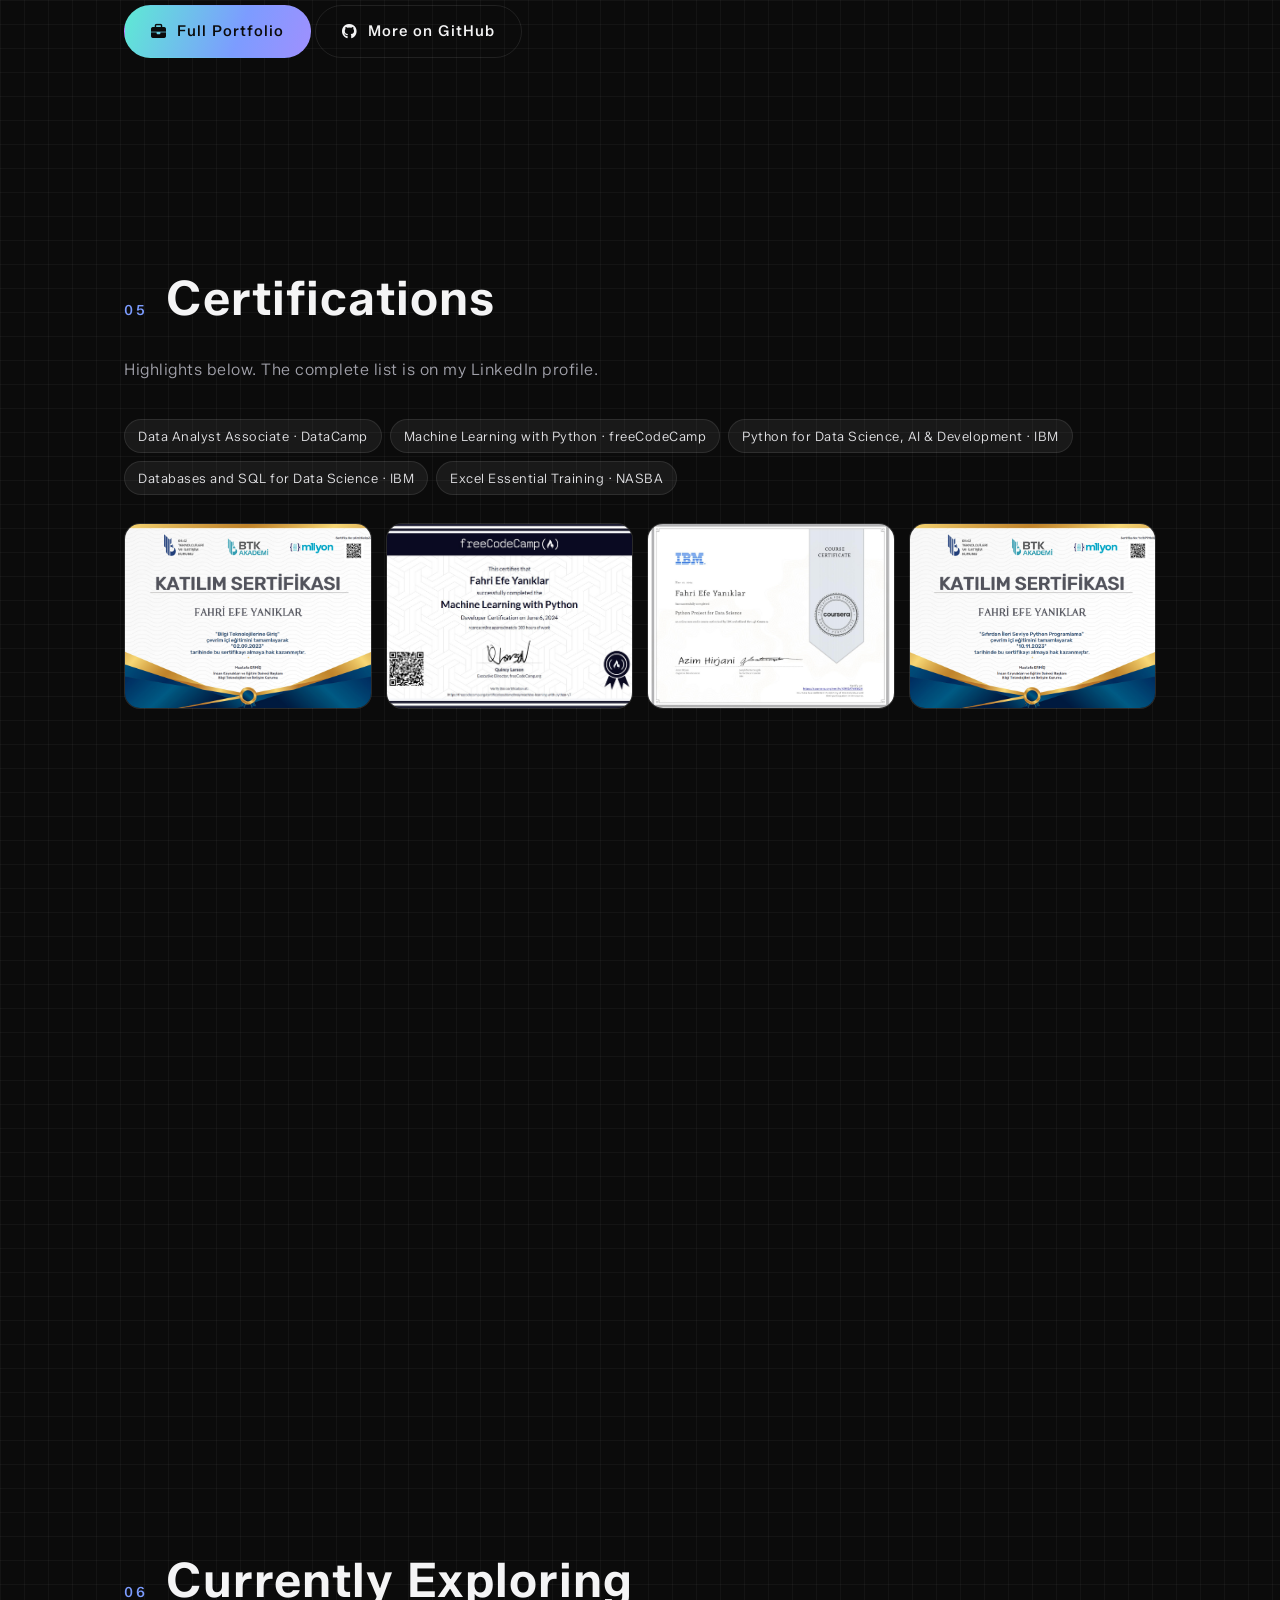
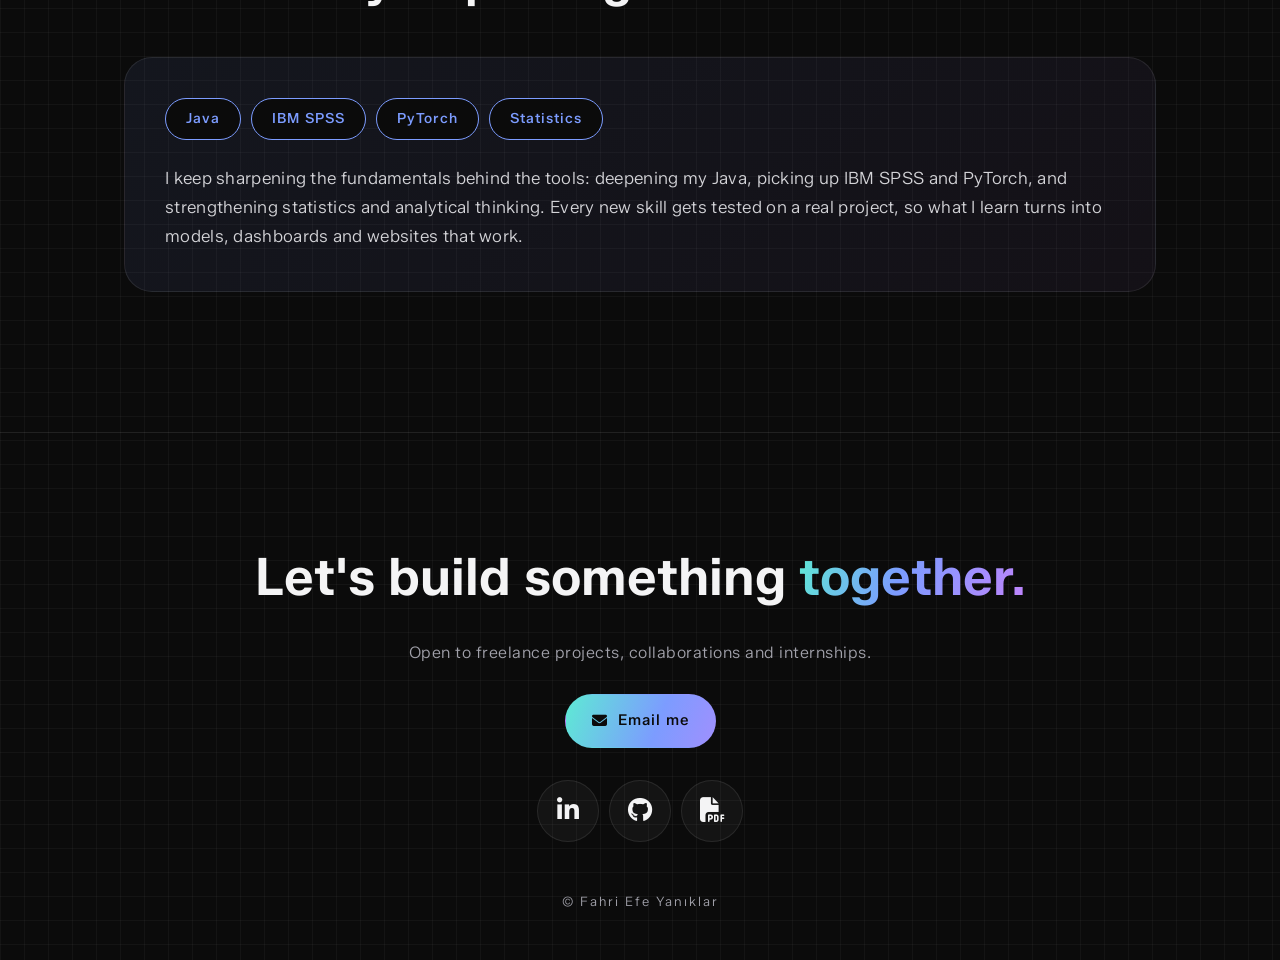
==== commit 260abab4: "Add portfolio page" ====
--- a/index.html
+++ b/index.html
@@ -43,6 +43,7 @@
             <a href="#projects">Projects</a>
             <a href="#certs">Certifications</a>
             <a href="#exploring">Exploring</a>
+            <a href="portfolyo/">Portfolio</a>
         </nav>
         <a class="btn btn-sm" href="assets/Fahri_Efe_Yaniklar_CV.pdf" target="_blank"><i class="fa-solid fa-file-arrow-down"></i> Resume</a>
     </header>
@@ -57,6 +58,7 @@
             <p class="lead reveal">I turn data into decisions and ideas into clean, fast websites. Data Science student, IT unit coordinator and freelance web &amp; app developer, building real projects since 2023.</p>
             <div class="cta reveal">
                 <a class="btn" href="#projects">View Projects <i class="fa-solid fa-arrow-right"></i></a>
+                <a class="btn btn-ghost" href="portfolyo/">Portfolio <i class="fa-solid fa-briefcase"></i></a>
                 <a class="btn btn-ghost" href="assets/Fahri_Efe_Yaniklar_CV.pdf" target="_blank">Download CV</a>
                 <div class="social">
                     <a href="https://www.linkedin.com/in/fahriefeyaniklar/" target="_blank" rel="noopener" aria-label="LinkedIn"><i class="fa-brands fa-linkedin-in"></i></a>
@@ -215,6 +217,7 @@
                 <figure class="shot reveal"><img loading="lazy" src="assets/projects/proj05.jpg" alt="Project screenshot 5"></figure>
                 <figure class="shot reveal"><img loading="lazy" src="assets/projects/proj06.jpg" alt="Project screenshot 6"></figure>
             </div>
+            <a class="btn reveal" href="portfolyo/"><i class="fa-solid fa-briefcase"></i> Full Portfolio</a>
             <a class="btn btn-ghost reveal" href="https://github.com/fahriefe" target="_blank" rel="noopener"><i class="fa-brands fa-github"></i> More on GitHub</a>
         </section>
 
